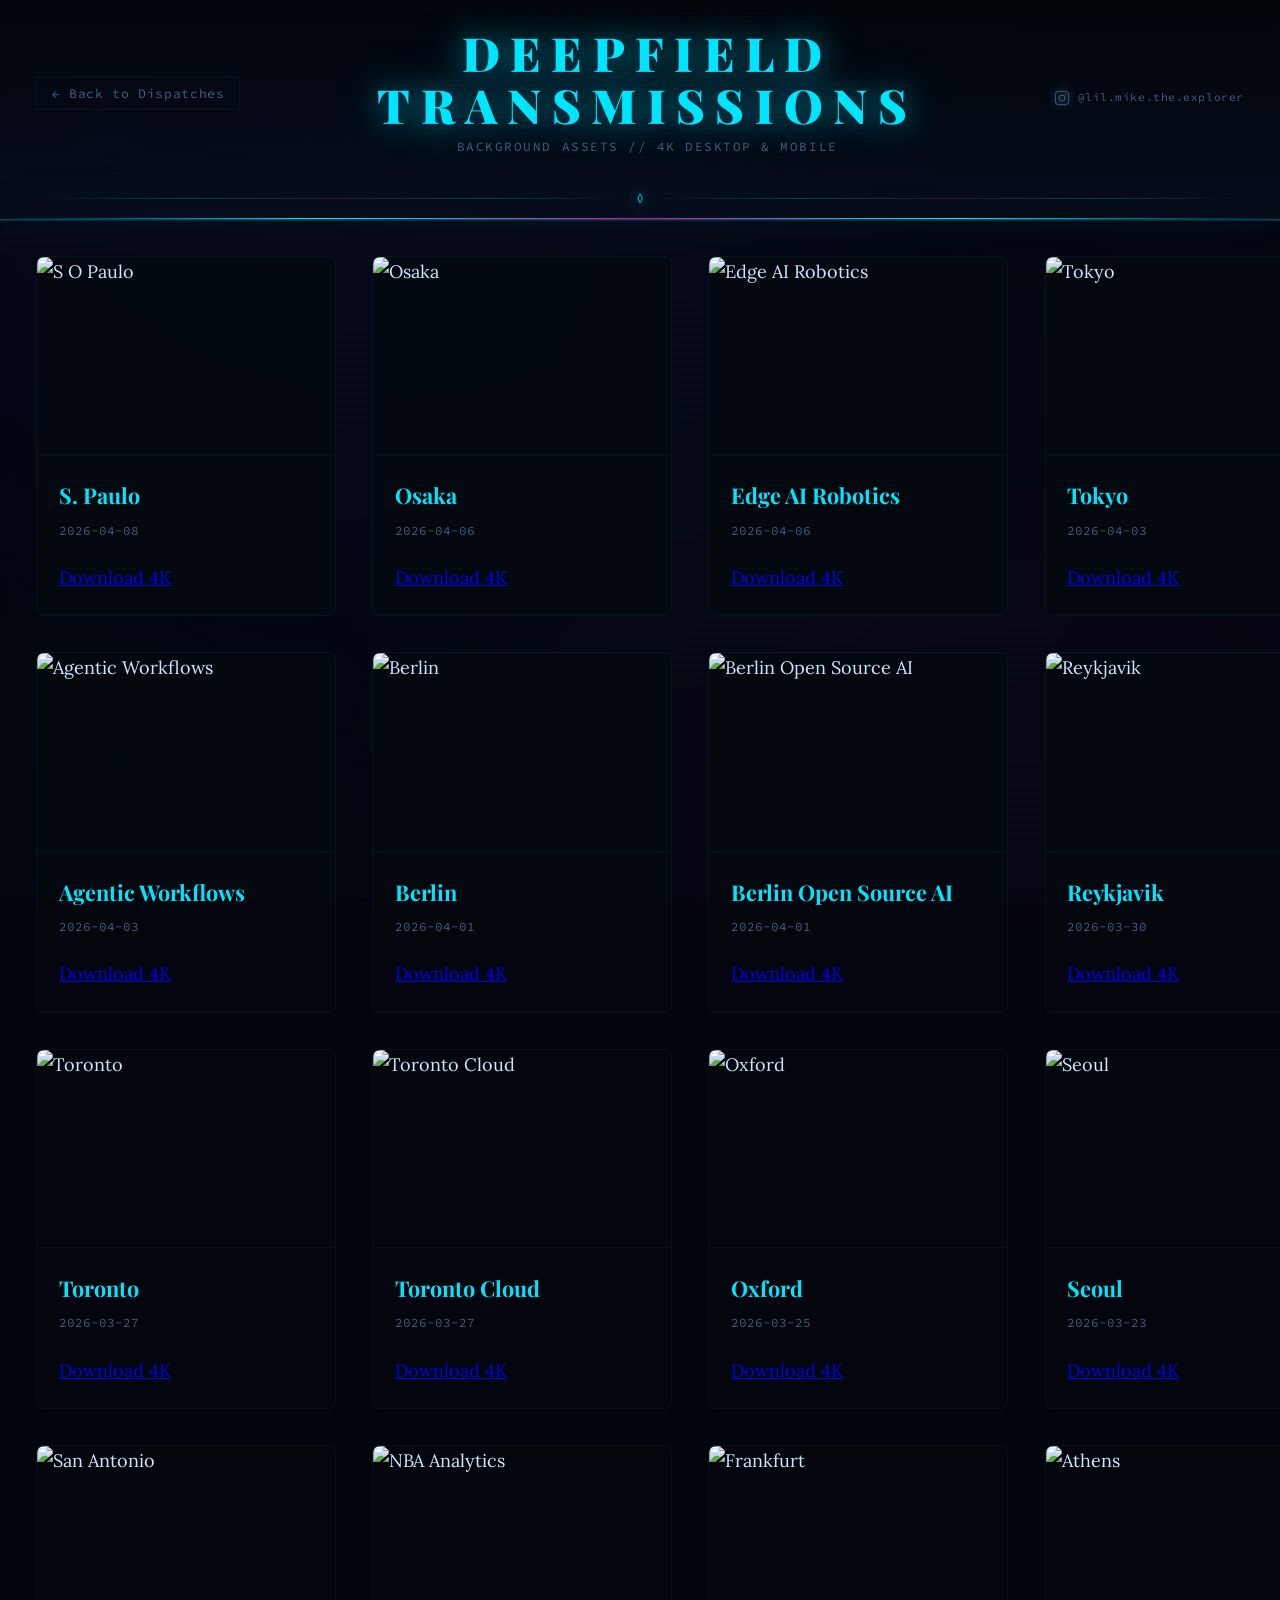
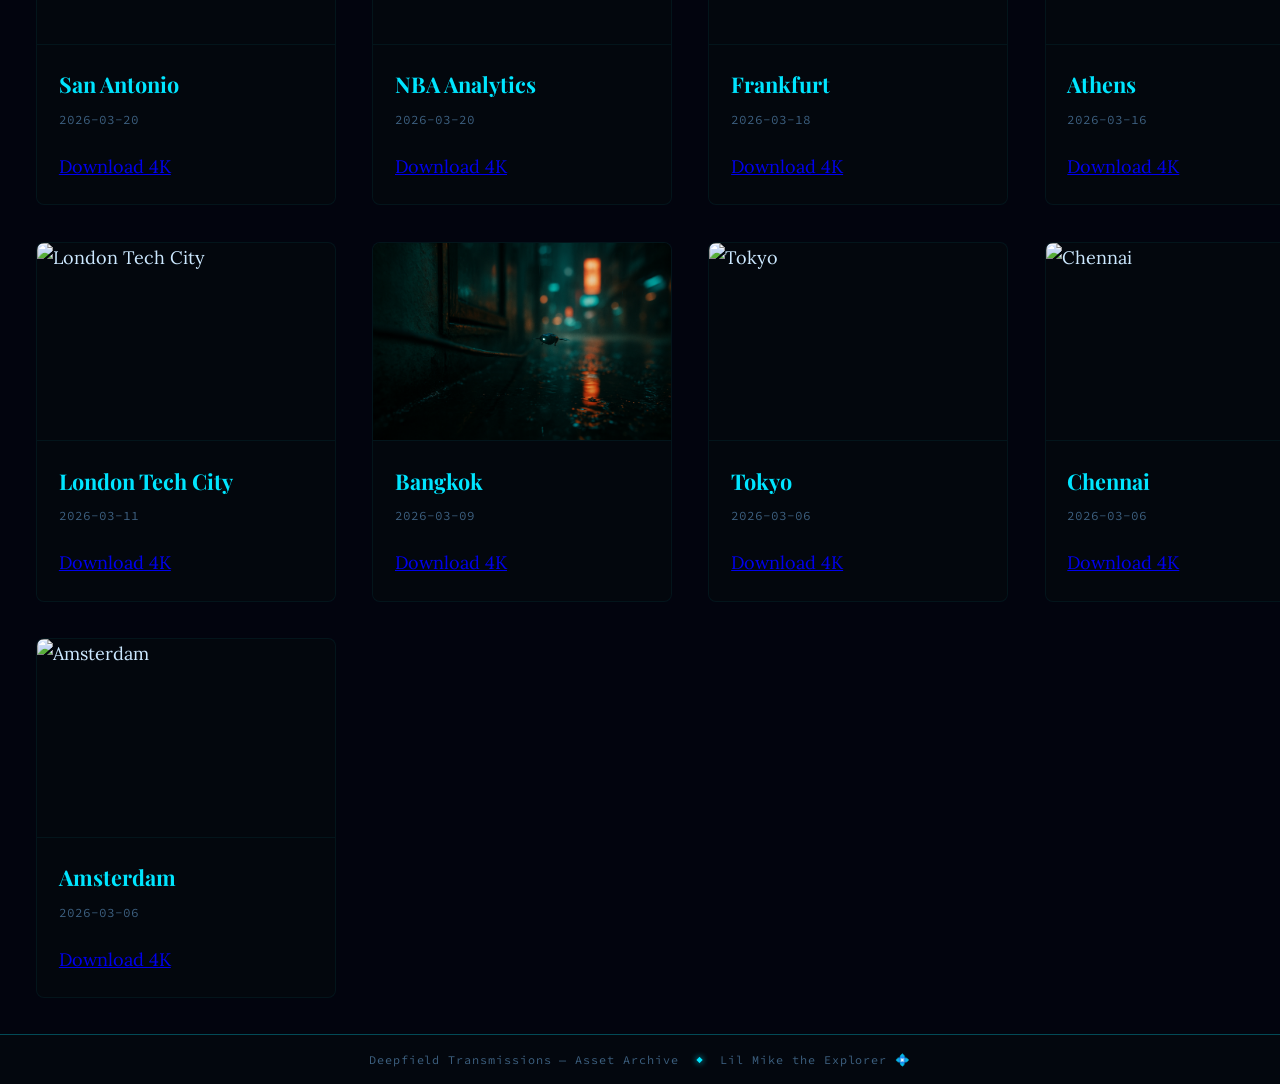
==== backgrounds.html @ 77408a9f "Enhance site with backgrounds landing page" ====
<!DOCTYPE html>
<html lang="en">
<head>
  <meta charset="UTF-8" />
  <meta name="viewport" content="width=device-width, initial-scale=1.0, maximum-scale=1.0, user-scalable=no" />
  <title>Backgrounds | Deepfield Transmissions</title>
  <link rel="preconnect" href="https://fonts.googleapis.com" />
  <link rel="preconnect" href="https://fonts.gstatic.com" crossorigin />
  <link href="https://fonts.googleapis.com/css2?family=Playfair+Display:ital,wght@0,400;0,700;0,900;1,400&family=Lora:ital,wght@0,400;0,600;1,400&family=Source+Code+Pro:wght@400;600&display=swap" rel="stylesheet" />
  <link rel="icon" href="favicon.ico" sizes="48x48" />
  <link rel="icon" href="favicon-32x32.png" type="image/png" sizes="32x32" />
  <link rel="apple-touch-icon" href="apple-touch-icon.png" />
  <link rel="stylesheet" href="styles.css" />
</head>
<body>

  <div class="bg-layer">
    <div class="bg-image loaded" style="background-image: url('backgrounds/2026-04-03-tokyo.png');"></div>
    <div class="bg-overlay"></div>
  </div>

  <div class="clutter-layer" aria-hidden="true">
    <div class="sonar-origin">
      <div class="sonar-ring sonar-ring-1"></div>
      <div class="sonar-ring sonar-ring-2"></div>
      <div class="sonar-ring sonar-ring-3"></div>
      <div class="sonar-dot"></div>
    </div>
    <div class="compass-rose">
      <div class="compass-ring"></div>
      <div class="compass-needle compass-needle-ns"></div>
      <div class="compass-needle compass-needle-ew"></div>
      <div class="compass-cardinal compass-N">N</div>
      <div class="compass-cardinal compass-S">S</div>
      <div class="compass-cardinal compass-E">E</div>
      <div class="compass-cardinal compass-W">W</div>
    </div>
    <div class="hud-tl">
      <div class="hud-line">SYS <span class="hud-val blink-slow">ONLINE</span></div>
      <div class="hud-line">AGENT <span class="hud-val">LIL-MIKE-v2</span></div>
      <div class="hud-line">MODE <span class="hud-val">ARCHIVE</span></div>
    </div>
  </div>

  <div class="app">
    <header class="site-header">
      <div class="header-inner">
        <div class="header-left">
           <a href="index.html" class="back-btn" style="text-decoration:none">&#8592; Back to Dispatches</a>
        </div>
        <div class="header-center">
          <h1 class="site-title" onclick="window.location.href='index.html'">DEEPFIELD TRANSMISSIONS</h1>
          <p class="site-subtitle">BACKGROUND ASSETS // 4K DESKTOP & MOBILE</p>
        </div>
        <div class="header-right">
          <a class="ig-link" href="https://instagram.com/lil.mike.the.explorer" target="_blank" rel="noopener">
            <svg class="ig-icon" viewBox="0 0 24 24" fill="none" xmlns="http://www.w3.org/2000/svg">
              <rect x="2" y="2" width="20" height="20" rx="5" ry="5" stroke="currentColor" stroke-width="1.5"/>
              <circle cx="12" cy="12" r="4.5" stroke="currentColor" stroke-width="1.5"/>
              <circle cx="17.5" cy="6.5" r="1" fill="currentColor"/>
            </svg>
            <span>@lil.mike.the.explorer</span>
          </a>
        </div>
      </div>
      <div class="header-divider">
        <span class="rope-line"></span>
        <span class="rope-knot">&#9674;</span>
        <span class="rope-line"></span>
      </div>
    </header>

    <main class="content-panel" style="backdrop-filter: blur(8px); background: rgba(3, 5, 15, 0.7);">
      <div class="background-grid">
        <!-- Generated Content Starts -->
        <div class="bg-card">
          <div class="bg-preview"><img src="backgrounds/2026-04-08-s-o-paulo.png" alt="S O Paulo" loading="lazy"></div>
          <div class="bg-info">
            <div class="bg-name">S. Paulo</div>
            <div class="bg-date">2026-04-08</div>
            <div class="bg-actions"><a href="backgrounds/2026-04-08-s-o-paulo.png" download class="download-btn">Download 4K</a></div>
          </div>
        </div>
        <div class="bg-card">
          <div class="bg-preview"><img src="backgrounds/2026-04-06-osaka.png" alt="Osaka" loading="lazy"></div>
          <div class="bg-info">
            <div class="bg-name">Osaka</div>
            <div class="bg-date">2026-04-06</div>
            <div class="bg-actions"><a href="backgrounds/2026-04-06-osaka.png" download class="download-btn">Download 4K</a></div>
          </div>
        </div>
        <div class="bg-card">
          <div class="bg-preview"><img src="backgrounds/2026-04-06-edge-ai-robotics.png" alt="Edge AI Robotics" loading="lazy"></div>
          <div class="bg-info">
            <div class="bg-name">Edge AI Robotics</div>
            <div class="bg-date">2026-04-06</div>
            <div class="bg-actions"><a href="backgrounds/2026-04-06-edge-ai-robotics.png" download class="download-btn">Download 4K</a></div>
          </div>
        </div>
        <div class="bg-card">
          <div class="bg-preview"><img src="backgrounds/2026-04-03-tokyo.png" alt="Tokyo" loading="lazy"></div>
          <div class="bg-info">
            <div class="bg-name">Tokyo</div>
            <div class="bg-date">2026-04-03</div>
            <div class="bg-actions"><a href="backgrounds/2026-04-03-tokyo.png" download class="download-btn">Download 4K</a></div>
          </div>
        </div>
        <div class="bg-card">
          <div class="bg-preview"><img src="backgrounds/2026-04-03-agentic-workflows.png" alt="Agentic Workflows" loading="lazy"></div>
          <div class="bg-info">
            <div class="bg-name">Agentic Workflows</div>
            <div class="bg-date">2026-04-03</div>
            <div class="bg-actions"><a href="backgrounds/2026-04-03-agentic-workflows.png" download class="download-btn">Download 4K</a></div>
          </div>
        </div>
        <div class="bg-card">
          <div class="bg-preview"><img src="backgrounds/2026-04-01-berlin.png" alt="Berlin" loading="lazy"></div>
          <div class="bg-info">
            <div class="bg-name">Berlin</div>
            <div class="bg-date">2026-04-01</div>
            <div class="bg-actions"><a href="backgrounds/2026-04-01-berlin.png" download class="download-btn">Download 4K</a></div>
          </div>
        </div>
        <div class="bg-card">
          <div class="bg-preview"><img src="backgrounds/2026-04-01-berlin-open-source-ai.png" alt="Berlin Open Source AI" loading="lazy"></div>
          <div class="bg-info">
            <div class="bg-name">Berlin Open Source AI</div>
            <div class="bg-date">2026-04-01</div>
            <div class="bg-actions"><a href="backgrounds/2026-04-01-berlin-open-source-ai.png" download class="download-btn">Download 4K</a></div>
          </div>
        </div>
        <div class="bg-card">
          <div class="bg-preview"><img src="backgrounds/2026-03-30-reykjavik.png" alt="Reykjavik" loading="lazy"></div>
          <div class="bg-info">
            <div class="bg-name">Reykjavik</div>
            <div class="bg-date">2026-03-30</div>
            <div class="bg-actions"><a href="backgrounds/2026-03-30-reykjavik.png" download class="download-btn">Download 4K</a></div>
          </div>
        </div>
        <div class="bg-card">
          <div class="bg-preview"><img src="backgrounds/2026-03-27-toronto.png" alt="Toronto" loading="lazy"></div>
          <div class="bg-info">
            <div class="bg-name">Toronto</div>
            <div class="bg-date">2026-03-27</div>
            <div class="bg-actions"><a href="backgrounds/2026-03-27-toronto.png" download class="download-btn">Download 4K</a></div>
          </div>
        </div>
        <div class="bg-card">
          <div class="bg-preview"><img src="backgrounds/2026-03-27-toronto-cloud.png" alt="Toronto Cloud" loading="lazy"></div>
          <div class="bg-info">
            <div class="bg-name">Toronto Cloud</div>
            <div class="bg-date">2026-03-27</div>
            <div class="bg-actions"><a href="backgrounds/2026-03-27-toronto-cloud.png" download class="download-btn">Download 4K</a></div>
          </div>
        </div>
        <div class="bg-card">
          <div class="bg-preview"><img src="backgrounds/2026-03-25-oxford.png" alt="Oxford" loading="lazy"></div>
          <div class="bg-info">
            <div class="bg-name">Oxford</div>
            <div class="bg-date">2026-03-25</div>
            <div class="bg-actions"><a href="backgrounds/2026-03-25-oxford.png" download class="download-btn">Download 4K</a></div>
          </div>
        </div>
        <div class="bg-card">
          <div class="bg-preview"><img src="backgrounds/2026-03-23-seoul.png" alt="Seoul" loading="lazy"></div>
          <div class="bg-info">
            <div class="bg-name">Seoul</div>
            <div class="bg-date">2026-03-23</div>
            <div class="bg-actions"><a href="backgrounds/2026-03-23-seoul.png" download class="download-btn">Download 4K</a></div>
          </div>
        </div>
        <div class="bg-card">
          <div class="bg-preview"><img src="backgrounds/2026-03-20-san-antonio.png" alt="San Antonio" loading="lazy"></div>
          <div class="bg-info">
            <div class="bg-name">San Antonio</div>
            <div class="bg-date">2026-03-20</div>
            <div class="bg-actions"><a href="backgrounds/2026-03-20-san-antonio.png" download class="download-btn">Download 4K</a></div>
          </div>
        </div>
        <div class="bg-card">
          <div class="bg-preview"><img src="backgrounds/2026-03-20-nba-analytics.png" alt="NBA Analytics" loading="lazy"></div>
          <div class="bg-info">
            <div class="bg-name">NBA Analytics</div>
            <div class="bg-date">2026-03-20</div>
            <div class="bg-actions"><a href="backgrounds/2026-03-20-nba-analytics.png" download class="download-btn">Download 4K</a></div>
          </div>
        </div>
        <div class="bg-card">
          <div class="bg-preview"><img src="backgrounds/2026-03-18-frankfurt.png" alt="Frankfurt" loading="lazy"></div>
          <div class="bg-info">
            <div class="bg-name">Frankfurt</div>
            <div class="bg-date">2026-03-18</div>
            <div class="bg-actions"><a href="backgrounds/2026-03-18-frankfurt.png" download class="download-btn">Download 4K</a></div>
          </div>
        </div>
        <div class="bg-card">
          <div class="bg-preview"><img src="backgrounds/2026-03-16-athens.png" alt="Athens" loading="lazy"></div>
          <div class="bg-info">
            <div class="bg-name">Athens</div>
            <div class="bg-date">2026-03-16</div>
            <div class="bg-actions"><a href="backgrounds/2026-03-16-athens.png" download class="download-btn">Download 4K</a></div>
          </div>
        </div>
        <div class="bg-card">
          <div class="bg-preview"><img src="backgrounds/2026-03-11-london-tech-city.png" alt="London Tech City" loading="lazy"></div>
          <div class="bg-info">
            <div class="bg-name">London Tech City</div>
            <div class="bg-date">2026-03-11</div>
            <div class="bg-actions"><a href="backgrounds/2026-03-11-london-tech-city.png" download class="download-btn">Download 4K</a></div>
          </div>
        </div>
        <div class="bg-card">
          <div class="bg-preview"><img src="backgrounds/2026-03-09-bangkok.png" alt="Bangkok" loading="lazy"></div>
          <div class="bg-info">
            <div class="bg-name">Bangkok</div>
            <div class="bg-date">2026-03-09</div>
            <div class="bg-actions"><a href="backgrounds/2026-03-09-bangkok.png" download class="download-btn">Download 4K</a></div>
          </div>
        </div>
        <div class="bg-card">
          <div class="bg-preview"><img src="backgrounds/2026-03-06-tokyo.png" alt="Tokyo" loading="lazy"></div>
          <div class="bg-info">
            <div class="bg-name">Tokyo</div>
            <div class="bg-date">2026-03-06</div>
            <div class="bg-actions"><a href="backgrounds/2026-03-06-tokyo.png" download class="download-btn">Download 4K</a></div>
          </div>
        </div>
        <div class="bg-card">
          <div class="bg-preview"><img src="backgrounds/2026-03-06-chennai.png" alt="Chennai" loading="lazy"></div>
          <div class="bg-info">
            <div class="bg-name">Chennai</div>
            <div class="bg-date">2026-03-06</div>
            <div class="bg-actions"><a href="backgrounds/2026-03-06-chennai.png" download class="download-btn">Download 4K</a></div>
          </div>
        </div>
        <div class="bg-card">
          <div class="bg-preview"><img src="backgrounds/2026-03-06-amsterdam.png" alt="Amsterdam" loading="lazy"></div>
          <div class="bg-info">
            <div class="bg-name">Amsterdam</div>
            <div class="bg-date">2026-03-06</div>
            <div class="bg-actions"><a href="backgrounds/2026-03-06-amsterdam.png" download class="download-btn">Download 4K</a></div>
          </div>
        </div>
        <!-- Generated Content Ends -->
      </div>
    </main>

    <footer class="site-footer">
      <span>Deepfield Transmissions &mdash; Asset Archive</span>
      <span class="footer-sep">&#9670;</span>
      <span>Lil Mike the Explorer 💠</span>
    </footer>
  </div>

</body>
</html>
---- styles.css ----
/* ============================================
   DEEPFIELD TRANSMISSIONS — Cyberpunk Research Dashboard
   ============================================ */

:root {
  --bg-deep: #03050f;
  --bg-panel: rgba(6, 12, 26, 0.88);
  --bg-sidebar: rgba(4, 8, 15, 0.92);
  --bg-entry: #08101f;
  --bg-highlight: rgba(10, 22, 40, 0.95);
  --cyan: #00e5ff;
  --cyan-dim: rgba(0, 229, 255, 0.25);
  --cyan-glow: rgba(0, 229, 255, 0.08);
  --magenta: #ff0099;
  --magenta-dim: rgba(255, 0, 153, 0.25);
  --purple: #7b2fff;
  --neon-green: #39ff14;
  --gold: #c9a84c;
  --text-primary: #cce8ff;
  --text-muted: #3d6080;
  --text-faint: #1a3040;
  --text-bright: #e8f8ff;
  --border-cyan: rgba(0, 229, 255, 0.3);
  --border-dark: rgba(0, 229, 255, 0.06);
  --font-display: 'Playfair Display', Georgia, serif;
  --font-body: 'Lora', Georgia, serif;
  --font-mono: 'Source Code Pro', 'Courier New', monospace;
}

* { box-sizing: border-box; margin: 0; padding: 0; }

html { font-size: 113%; overflow-x: hidden; }

/* ---- SCANLINES ---- */
body::before {
  content: '';
  position: fixed;
  inset: 0;
  background: repeating-linear-gradient(
    0deg,
    transparent,
    transparent 2px,
    rgba(0, 229, 255, 0.015) 2px,
    rgba(0, 229, 255, 0.015) 4px
  );
  pointer-events: none;
  z-index: 1000;
}

body {
  background-color: var(--bg-deep);
  color: var(--text-primary);
  font-family: var(--font-body);
  font-size: 1rem;
  line-height: 1.7;
  min-height: 100vh;
  overflow-x: hidden;
}

/* ========================================
   BACKGROUND SYSTEM
   ======================================== */
.bg-layer {
  position: fixed;
  inset: 0;
  z-index: 0;
}

.bg-image {
  position: absolute;
  inset: 0;
  background-size: cover;
  background-position: center;
  filter: brightness(0.22) saturate(1.8) hue-rotate(10deg);
  transition: background-image 1.5s ease, opacity 1.5s ease;
  opacity: 0;
}

.bg-image.loaded {
  opacity: 1;
}

.bg-overlay {
  position: absolute;
  inset: 0;
  background:
    radial-gradient(ellipse at 20% 10%, rgba(123,47,255,0.15) 0%, transparent 50%),
    radial-gradient(ellipse at 80% 90%, rgba(255,0,153,0.1) 0%, transparent 50%),
    radial-gradient(ellipse at 50% 50%, rgba(0,229,255,0.05) 0%, transparent 70%),
    repeating-linear-gradient(0deg, transparent, transparent 60px, rgba(0,229,255,0.02) 60px, rgba(0,229,255,0.02) 61px),
    repeating-linear-gradient(90deg, transparent, transparent 60px, rgba(0,229,255,0.012) 60px, rgba(0,229,255,0.012) 61px);
}

/* ========================================
   ATMOSPHERIC CLUTTER LAYER
   ======================================== */
.clutter-layer {
  position: fixed;
  inset: 0;
  z-index: 1;
  pointer-events: none;
  overflow: hidden;
}

/* ---- SONAR ---- */
.sonar-origin {
  position: absolute;
  bottom: 80px;
  left: 60px;
  width: 120px;
  height: 120px;
}

.sonar-dot {
  position: absolute;
  top: 50%; left: 50%;
  transform: translate(-50%, -50%);
  width: 6px; height: 6px;
  border-radius: 50%;
  background: var(--cyan);
  box-shadow: 0 0 8px var(--cyan), 0 0 16px var(--cyan);
}

.sonar-ring {
  position: absolute;
  top: 50%; left: 50%;
  transform: translate(-50%, -50%) scale(0);
  border-radius: 50%;
  border: 1px solid var(--cyan);
  opacity: 0;
}

.sonar-ring-1 { width: 80px; height: 80px; animation: sonar-pulse 4s ease-out infinite 0s; }
.sonar-ring-2 { width: 80px; height: 80px; animation: sonar-pulse 4s ease-out infinite 1.3s; }
.sonar-ring-3 { width: 80px; height: 80px; animation: sonar-pulse 4s ease-out infinite 2.6s; }

@keyframes sonar-pulse {
  0%   { transform: translate(-50%, -50%) scale(0.1); opacity: 0.8; }
  100% { transform: translate(-50%, -50%) scale(4); opacity: 0; }
}

/* ---- COMPASS ROSE ---- */
.compass-rose {
  position: absolute;
  top: 90px;
  right: 60px;
  width: 80px;
  height: 80px;
  opacity: 0.18;
  animation: compass-rotate 40s linear infinite;
}

@keyframes compass-rotate {
  from { transform: rotate(0deg); }
  to   { transform: rotate(360deg); }
}

.compass-ring {
  position: absolute;
  inset: 0;
  border-radius: 50%;
  border: 1px solid var(--cyan);
}

.compass-needle {
  position: absolute;
  top: 50%; left: 50%;
  background: var(--cyan);
}

.compass-needle-ns {
  width: 1px; height: 70%;
  transform: translate(-50%, -50%);
}

.compass-needle-ew {
  width: 70%; height: 1px;
  transform: translate(-50%, -50%);
}

.compass-cardinal {
  position: absolute;
  font-family: var(--font-mono);
  font-size: 0.55rem;
  color: var(--cyan);
  letter-spacing: 0.1em;
}

.compass-N { top: 2px; left: 50%; transform: translateX(-50%); }
.compass-S { bottom: 2px; left: 50%; transform: translateX(-50%); }
.compass-E { right: 4px; top: 50%; transform: translateY(-50%); }
.compass-W { left: 4px; top: 50%; transform: translateY(-50%); }

/* ---- HUD READOUTS ---- */
.hud-tl {
  position: absolute;
  top: 90px;
  left: 20px;
  opacity: 0.22;
}

.hud-br {
  position: absolute;
  bottom: 60px;
  right: 20px;
  text-align: right;
  opacity: 0.22;
}

.hud-line {
  font-family: var(--font-mono);
  font-size: 0.6rem;
  color: var(--text-muted);
  letter-spacing: 0.1em;
  text-transform: uppercase;
  line-height: 1.8;
}

.hud-val {
  color: var(--cyan);
  margin-left: 0.5rem;
}

/* ---- GHOST COORDINATES ---- */
.ghost-coord {
  position: absolute;
  font-family: var(--font-mono);
  font-size: 0.58rem;
  color: rgba(0, 229, 255, 0.08);
  letter-spacing: 0.1em;
  white-space: nowrap;
}

.ghost-coord-1 { top: 35%; left: 5%; transform: rotate(-15deg); }
.ghost-coord-2 { top: 55%; right: 8%; transform: rotate(8deg); }
.ghost-coord-3 { top: 15%; left: 30%; transform: rotate(3deg); }
.ghost-coord-4 { bottom: 25%; left: 15%; transform: rotate(-5deg); }
.ghost-coord-5 { top: 70%; right: 20%; transform: rotate(12deg); }

/* ---- CIRCUIT SVG ---- */
.circuit-svg {
  position: absolute;
  inset: 0;
  width: 100%;
  height: 100%;
}

/* ---- ANIMATIONS ---- */
@keyframes blink {
  0%, 100% { opacity: 1; }
  50% { opacity: 0; }
}

@keyframes blink-slow {
  0%, 100% { opacity: 1; }
  50% { opacity: 0.3; }
}

@keyframes glitch {
  0%, 100% { clip-path: none; transform: none; }
  92% { clip-path: none; transform: none; }
  93% { clip-path: polygon(0 20%, 100% 20%, 100% 25%, 0 25%); transform: translate(-4px, 0); color: var(--magenta); }
  94% { clip-path: polygon(0 60%, 100% 60%, 100% 65%, 0 65%); transform: translate(4px, 0); color: var(--cyan); }
  95% { clip-path: none; transform: none; }
  96% { clip-path: polygon(0 40%, 100% 40%, 100% 42%, 0 42%); transform: translate(-2px, 0); }
  97% { clip-path: none; transform: none; }
}

@keyframes float {
  0%, 100% { transform: translateY(0) rotate(-2deg); filter: drop-shadow(0 0 20px rgba(0,229,255,0.7)); }
  50% { transform: translateY(-12px) rotate(2deg); filter: drop-shadow(0 0 35px rgba(255,0,153,0.7)); }
}

.blink-slow { animation: blink-slow 2.5s step-end infinite; }

/* ========================================
   APP LAYER (above clutter)
   ======================================== */
.app {
  position: relative;
  z-index: 2;
  display: flex;
  flex-direction: column;
  min-height: 100vh;
}

/* ---- HEADER ---- */
.site-header {
  background: linear-gradient(180deg, rgba(2,4,8,0.97) 0%, var(--bg-panel) 100%);
  backdrop-filter: blur(12px);
  border-bottom: 1px solid var(--border-cyan);
  box-shadow: 0 0 40px rgba(0,229,255,0.1), 0 1px 0 var(--cyan);
  padding: 1.5rem 2rem 0;
  flex-shrink: 0;
  position: relative;
}

.site-header::after {
  content: '';
  position: absolute;
  bottom: 0; left: 0; right: 0;
  height: 1px;
  background: linear-gradient(90deg, transparent, var(--cyan), var(--magenta), var(--cyan), transparent);
}

.header-inner {
  display: flex;
  align-items: center;
  justify-content: space-between;
  max-width: 1400px;
  margin: 0 auto;
  padding-bottom: 1.2rem;
}

.compass-header {
  font-size: 2.5rem;
  color: var(--cyan);
  opacity: 0.8;
  filter: drop-shadow(0 0 12px var(--cyan));
  animation: float 6s ease-in-out infinite;
}

.header-center { text-align: center; flex: 1; }

.site-title {
  font-family: var(--font-display);
  font-size: 2.6rem;
  font-weight: 900;
  letter-spacing: 0.22em;
  color: var(--cyan);
  text-shadow: 0 0 30px rgba(0,229,255,0.6), 0 0 60px rgba(0,229,255,0.3);
  line-height: 1.1;
  margin-bottom: 0.3rem;
  animation: glitch 9s infinite;
}

.site-title {
  cursor: pointer;
  transition: text-shadow 0.2s ease;
}
.site-title:hover {
  text-shadow: 0 0 40px rgba(0,229,255,0.9), 0 0 80px rgba(0,229,255,0.4);
}

.site-subtitle {
  font-family: var(--font-mono);
  font-size: 0.7rem;
  color: var(--text-muted);
  letter-spacing: 0.12em;
  text-transform: uppercase;
  min-height: 1.2em;
}

.cursor-blink {
  color: var(--cyan);
  animation: blink 1.1s step-end infinite;
  font-size: 0.6rem;
  margin-left: 1px;
}

/* ---- FLYING NANOBOT EASTER EGG ---- */
.flying-nanobot {
  position: fixed;
  width: 36px;
  height: 36px;
  pointer-events: none;
  z-index: 9999;
  filter: drop-shadow(0 0 10px rgba(0,229,255,0.6));
  opacity: 0.8;
}

.nanobot-sprite {
  width: 100%;
  height: 100%;
  border-radius: 50%;
  border: 1.5px solid var(--cyan);
  object-fit: cover;
  animation: nanobot-flight 45s infinite;
}

@keyframes nanobot-flight {
  0% { transform: translate(5%, 10%) scale(1); }
  15% { transform: translate(92%, 15%) scale(0.9); }
  30% { transform: translate(85%, 75%) scale(1.1); }
  45% { transform: translate(10%, 60%) scale(0.95); }
  60% { transform: translate(70%, 5%) scale(1); }
  75% { transform: translate(20%, 85%) scale(1.05); }
  90% { transform: translate(95%, 50%) scale(0.9); }
  100% { transform: translate(5%, 10%) scale(1); }
}

@media (max-width: 768px) {
  .flying-nanobot {
    width: 27px;
    height: 27px;
    filter: drop-shadow(0 0 8px rgba(0,229,255,0.4));
  }
}

/* ---- DISPATCH SIGN-OFF ---- */
.dispatch-signoff {
  width: 100%;
  margin: 3.5rem auto 0;
  padding-top: 0;
}

.signoff-divider {
  display: flex;
  align-items: center;
  gap: 0.5rem;
  max-width: 36rem;
  margin: 0 auto 1.25rem;
}

.signoff-divider .rope-line {
  flex: 1;
  height: 1px;
  background: linear-gradient(90deg, transparent, var(--cyan-dim), rgba(255,0,153,0.2), var(--cyan-dim), transparent);
}

.signoff-divider .rope-knot {
  color: var(--cyan);
  font-size: 0.7rem;
  filter: drop-shadow(0 0 6px var(--cyan));
}

.signoff-card {
  max-width: 36rem;
  margin: 0 auto;
  padding: 1.25rem 1.4rem;
  border: 1px solid var(--border-cyan);
  background: linear-gradient(135deg, rgba(4, 8, 15, 0.9) 0%, rgba(8, 16, 31, 0.94) 100%);
  box-shadow: 0 18px 40px rgba(0, 0, 0, 0.28), inset 0 1px 0 rgba(232, 248, 255, 0.04);
  position: relative;
  overflow: hidden;
}

.signoff-card::before {
  content: '';
  position: absolute;
  inset: 0 auto auto 0;
  width: 100%;
  height: 1px;
  background: linear-gradient(90deg, transparent, var(--cyan), rgba(255, 0, 153, 0.35), transparent);
  opacity: 0.7;
}

.signoff-body {
  display: grid;
  grid-template-columns: auto minmax(0, 1fr);
  align-items: center;
  gap: 1.25rem;
}

.signoff-portrait-frame {
  width: 96px;
  height: 96px;
  padding: 0.3rem;
  border-radius: 50%;
  background: linear-gradient(135deg, rgba(0, 229, 255, 0.85), rgba(123, 47, 255, 0.45));
  box-shadow: 0 0 0 1px rgba(0, 229, 255, 0.2), 0 0 24px rgba(0, 229, 255, 0.18);
  flex-shrink: 0;
}

.signoff-portrait {
  display: block;
  width: 100%;
  height: 100%;
  border-radius: 50%;
  object-fit: cover;
  border: 1px solid rgba(3, 5, 15, 0.85);
  box-shadow: none;
}

.signoff-text {
  min-width: 0;
  display: flex;
  flex-direction: column;
  align-items: flex-start;
  justify-content: center;
  gap: 0.4rem;
}

.signoff-label,
.signoff-name,
.signoff-detail,
.signoff-back {
  writing-mode: horizontal-tb;
  text-orientation: mixed;
}

.signoff-label {
  font-family: var(--font-mono);
  font-size: 0.58rem;
  color: var(--cyan);
  letter-spacing: 0.18em;
  text-transform: uppercase;
  opacity: 0.85;
}

.signoff-name {
  font-family: var(--font-display);
  font-size: 1.28rem;
  font-weight: 700;
  color: var(--text-bright);
  line-height: 1.15;
  white-space: normal;
  overflow: visible;
}

.signoff-mark {
  font-size: 0.82em;
  white-space: nowrap;
}

.signoff-detail {
  font-family: var(--font-mono);
  font-size: 0.68rem;
  color: var(--text-muted);
  letter-spacing: 0.08em;
  line-height: 1.55;
  max-width: 32ch;
}

.signoff-actions {
  margin-top: 0.35rem;
}

.signoff-back {
  display: inline-flex;
  align-items: center;
  justify-content: center;
  background: transparent;
  border: 1px solid var(--border-dark);
  color: var(--text-muted);
  font-family: var(--font-mono);
  font-size: 0.68rem;
  padding: 0.45rem 0.85rem;
  border-radius: 999px;
  cursor: pointer;
  letter-spacing: 0.07em;
  transition: all 0.2s ease;
}

.signoff-back:hover {
  border-color: var(--cyan);
  color: var(--cyan);
  box-shadow: 0 0 10px var(--cyan-dim);
}

.dispatch-count { text-align: right; min-width: 80px; }

.count-number {
  display: block;
  font-family: var(--font-mono);
  font-size: 2rem;
  font-weight: 600;
  color: var(--magenta);
  text-shadow: 0 0 20px rgba(255,0,153,0.6);
  line-height: 1;
}

.count-label {
  font-family: var(--font-mono);
  font-size: 0.62rem;
  color: var(--text-muted);
  text-transform: uppercase;
  letter-spacing: 0.1em;
}

.header-divider {
  display: flex;
  align-items: center;
  gap: 0.5rem;
  padding: 0.5rem 0;
  max-width: 1400px;
  margin: 0 auto;
}

.rope-line {
  flex: 1;
  height: 1px;
  background: linear-gradient(90deg, transparent, var(--cyan-dim), rgba(255,0,153,0.2), var(--cyan-dim), transparent);
}

.rope-knot {
  color: var(--cyan);
  font-size: 0.7rem;
  filter: drop-shadow(0 0 6px var(--cyan));
}

/* ---- MAIN LAYOUT ---- */
.main-layout {
  display: flex;
  flex: 1;
  overflow: hidden;
  max-width: 1400px;
  width: 100%;
  margin: 0 auto;
}

/* ---- SIDEBAR ---- */
.sidebar {
  width: 300px;
  min-width: 300px;
  background: var(--bg-sidebar);
  backdrop-filter: blur(16px);
  border-right: 1px solid var(--border-cyan);
  display: flex;
  flex-direction: column;
  overflow: hidden;
}

.sidebar-header {
  padding: 1rem 1.2rem;
  border-bottom: 1px solid var(--border-dark);
  background: rgba(0,229,255,0.04);
}

.sidebar-label {
  font-family: var(--font-mono);
  font-size: 0.65rem;
  color: var(--cyan);
  letter-spacing: 0.2em;
  text-transform: uppercase;
  text-shadow: 0 0 10px rgba(0,229,255,0.5);
}

.entry-list { flex: 1; overflow-y: auto; padding: 0.5rem 0; }
.entry-list::-webkit-scrollbar { width: 3px; }
.entry-list::-webkit-scrollbar-track { background: transparent; }
.entry-list::-webkit-scrollbar-thumb { background: var(--cyan-dim); border-radius: 2px; }

.loading-state, .empty-state {
  padding: 2rem 1.2rem;
  color: var(--text-muted);
  font-family: var(--font-mono);
  font-size: 0.8rem;
  text-align: center;
  line-height: 1.7;
}

.entry-item {
  padding: 0.9rem 1.2rem;
  border-bottom: 1px solid rgba(0,229,255,0.05);
  cursor: pointer;
  transition: all 0.2s ease;
  position: relative;
}

.entry-item::before {
  content: '';
  position: absolute;
  left: 0; top: 0; bottom: 0;
  width: 0;
  background: linear-gradient(180deg, var(--cyan), var(--magenta));
  transition: width 0.2s ease;
}

.entry-item:hover { background: rgba(0,229,255,0.04); }
.entry-item:hover::before { width: 2px; }

.entry-item.active { background: rgba(0,229,255,0.07); }
.entry-item.active::before { width: 3px; box-shadow: 0 0 8px var(--cyan); }

.entry-item-date {
  font-family: var(--font-mono);
  font-size: 0.6rem;
  color: var(--magenta);
  letter-spacing: 0.1em;
  text-transform: uppercase;
  margin-bottom: 0.2rem;
  text-shadow: 0 0 8px rgba(255,0,153,0.4);
}

.entry-item-location {
  font-family: var(--font-mono);
  font-size: 0.58rem;
  color: var(--cyan);
  letter-spacing: 0.08em;
  margin-bottom: 0.3rem;
  opacity: 0.7;
}

.entry-item-title {
  font-family: var(--font-display);
  font-size: 0.9rem;
  font-weight: 600;
  color: var(--text-bright);
  line-height: 1.3;
  margin-bottom: 0.3rem;
  display: -webkit-box;
  -webkit-line-clamp: 2;
  -webkit-box-orient: vertical;
  overflow: hidden;
}

.entry-item-summary {
  font-family: var(--font-mono);
  font-size: 0.7rem;
  color: var(--text-muted);
  line-height: 1.4;
  display: -webkit-box;
  -webkit-line-clamp: 2;
  -webkit-box-orient: vertical;
  overflow: hidden;
}

/* ---- CONTENT PANEL ---- */
.content-panel {
  flex: 1;
  overflow-y: auto;
  padding: 0;
  background: var(--bg-panel);
  backdrop-filter: blur(16px);
  display: flex;
  flex-direction: column;
}

.content-panel { scrollbar-width: thin; scrollbar-color: #00e5ff transparent; }
.content-panel::-webkit-scrollbar { width: 6px; }
.content-panel::-webkit-scrollbar-track { background: rgba(0,0,0,0.3); }
.content-panel::-webkit-scrollbar-thumb {
  background: var(--cyan);
  border-radius: 3px;
  box-shadow: 0 0 8px rgba(0,229,255,0.6);
}
.content-panel::-webkit-scrollbar-thumb:hover {
  background: var(--magenta);
  box-shadow: 0 0 12px rgba(255,0,153,0.7);
}

/* ---- LOCATION BANNER ---- */
.location-banner {
  display: flex;
  align-items: center;
  gap: 0.6rem;
  padding: 0.5rem 1.5rem;
  background: rgba(0, 229, 255, 0.05);
  border-bottom: 1px solid var(--border-cyan);
  flex-shrink: 0;
}

.location-icon { font-size: 0.9rem; flex-shrink: 0; }

.location-text {
  flex: 1;
  min-width: 0;
  display: flex;
  flex-direction: column;
  gap: 0.15rem;
}

.location-row1 {
  display: flex;
  align-items: baseline;
  gap: 0.5rem;
  flex-wrap: wrap;
}

.location-row2 {
  display: flex;
  align-items: center;
  justify-content: space-between;
  gap: 0.5rem;
}

.location-filing {
  font-family: var(--font-mono);
  font-size: 0.55rem;
  color: var(--text-muted);
  letter-spacing: 0.12em;
  text-transform: uppercase;
  white-space: nowrap;
  flex-shrink: 0;
}

.location-name {
  font-family: var(--font-display);
  font-size: 0.88rem;
  font-weight: 700;
  color: var(--cyan);
  text-shadow: 0 0 12px rgba(0,229,255,0.5);
}

.location-hotel {
  font-family: var(--font-mono);
  font-size: 0.6rem;
  color: var(--text-muted);
  opacity: 0.7;
  min-width: 0;
  overflow: hidden;
  text-overflow: ellipsis;
  white-space: nowrap;
}

.location-coords {
  font-family: var(--font-mono);
  font-size: 0.58rem;
  color: var(--neon-green);
  letter-spacing: 0.06em;
  text-shadow: 0 0 8px rgba(57,255,20,0.4);
  white-space: nowrap;
  flex-shrink: 0;
}

/* ---- WELCOME SPLASH ---- */
.welcome-splash {
  max-width: 620px;
  margin: 3rem auto;
  text-align: center;
  padding: 2rem;
}

.nanobot-portrait {
  width: 160px;
  height: 160px;
  margin: 0 auto 1.5rem;
  border-radius: 50%;
  overflow: hidden;
  border: 2px solid var(--cyan);
  box-shadow: 0 0 30px rgba(0,229,255,0.4), 0 0 60px rgba(123,47,255,0.2);
  animation: float 6s ease-in-out infinite;
}

.nanobot-portrait img {
  width: 100%;
  height: 100%;
  object-fit: cover;
  object-position: center;
}

.welcome-title {
  font-family: var(--font-display);
  font-size: 2rem;
  font-weight: 700;
  color: var(--cyan);
  margin-bottom: 1.2rem;
  text-shadow: 0 0 20px rgba(0,229,255,0.5);
}

.welcome-text {
  color: var(--text-primary);
  font-size: 1rem;
  margin-bottom: 1rem;
  line-height: 1.8;
}

.latest-btn {
  background: transparent;
  border: 1px solid var(--cyan);
  color: var(--cyan);
  font-family: var(--font-mono);
  font-size: 0.8rem;
  letter-spacing: 0.15em;
  padding: 0.8rem 1.8rem;
  cursor: pointer;
  transition: all 0.2s ease;
  text-transform: uppercase;
  box-shadow: 0 0 15px var(--cyan-dim), inset 0 0 15px rgba(0,229,255,0.04);
  margin-top: 1rem;
}

.latest-btn:hover {
  background: var(--cyan);
  color: var(--bg-deep);
  box-shadow: 0 0 30px var(--cyan-dim);
}

/* ---- RESEARCH ENTRY ---- */
.research-entry {
  max-width: 780px;
  margin: 0 auto;
  padding: 2rem 2.5rem;
  flex: 1;
}

.entry-header {
  display: flex;
  align-items: center;
  justify-content: space-between;
  margin-bottom: 2rem;
  padding-bottom: 1rem;
  border-bottom: 1px solid var(--border-cyan);
}

.entry-meta {
  display: flex;
  align-items: center;
  gap: 0.6rem;
  font-family: var(--font-mono);
  font-size: 0.72rem;
  color: var(--magenta);
  letter-spacing: 0.1em;
  text-transform: uppercase;
  text-shadow: 0 0 8px rgba(255,0,153,0.4);
}

.entry-divider { color: var(--text-faint); }
.entry-label { color: var(--text-muted); text-shadow: none; }

.back-btn {
  background: transparent;
  border: 1px solid var(--border-dark);
  color: var(--text-muted);
  font-family: var(--font-mono);
  font-size: 0.72rem;
  padding: 0.4rem 0.8rem;
  cursor: pointer;
  transition: all 0.2s ease;
  letter-spacing: 0.05em;
}

.back-btn:hover {
  border-color: var(--cyan);
  color: var(--cyan);
  box-shadow: 0 0 10px var(--cyan-dim);
}

/* ---- MARKDOWN CONTENT ---- */
.entry-body {
  overflow-wrap: break-word;
  word-break: break-word;
}

.entry-body h1 {
  font-family: var(--font-display);
  font-size: 1.25rem;
  font-weight: 900;
  color: var(--cyan);
  line-height: 1.3;
  margin-bottom: 0.5rem;
  text-shadow: 0 0 20px rgba(0,229,255,0.4);
}

.entry-body h2 {
  font-family: var(--font-display);
  font-size: 1.25rem;
  font-weight: 700;
  color: var(--text-bright);
  margin-top: 2.5rem;
  margin-bottom: 1rem;
  padding-bottom: 0.5rem;
  border-bottom: 1px solid var(--border-dark);
  position: relative;
}

.entry-body h2::after {
  content: '';
  position: absolute;
  bottom: -1px; left: 0;
  width: 60px; height: 1px;
  background: linear-gradient(90deg, var(--cyan), transparent);
  box-shadow: 0 0 8px var(--cyan);
}

.entry-body h2:first-of-type {
  background: linear-gradient(135deg, rgba(0,229,255,0.06) 0%, rgba(255,0,153,0.03) 100%);
  border: 1px solid var(--border-cyan);
  box-shadow: 0 0 20px rgba(0,229,255,0.05);
  padding: 1.2rem 1.5rem;
  margin-top: 2rem;
}

.entry-body hr {
  border: none;
  height: 1px;
  background: linear-gradient(90deg, transparent, var(--border-cyan), transparent);
  margin: 2rem 0;
}

.entry-body p { margin-bottom: 1rem; color: var(--text-primary); }
.entry-body strong { color: var(--text-bright); font-weight: 600; }
.entry-body em { color: var(--magenta); font-style: italic; }

.entry-body ul { list-style: none; padding: 0; margin-bottom: 1.2rem; }
.entry-body ul li { padding: 0.35rem 0 0.35rem 1.5rem; position: relative; color: var(--text-primary); }
.entry-body ul li::before {
  content: '◆';
  position: absolute;
  left: 0; top: 0.65rem;
  color: var(--cyan);
  font-size: 0.45rem;
  text-shadow: 0 0 6px var(--cyan);
}

.entry-body a { color: var(--cyan); text-decoration: none; border-bottom: 1px solid var(--border-cyan); transition: all 0.2s; }

.entry-body img {
  width: 100%;
  max-width: 100%;
  height: auto;
  border: 1px solid var(--border-cyan);
  box-shadow: 0 0 20px rgba(0,229,255,0.1);
  margin: 1rem 0 0.5rem;
  display: block;
}

.entry-body img + em {
  display: block;
  font-size: 0.78rem;
  color: var(--text-muted);
  font-style: italic;
  text-align: center;
  margin-bottom: 1.5rem;
  letter-spacing: 0.03em;
}
.entry-body a:hover { color: var(--text-bright); text-shadow: 0 0 10px rgba(0,229,255,0.4); }

.entry-body code {
  font-family: var(--font-mono);
  font-size: 0.85em;
  background: var(--bg-entry);
  border: 1px solid var(--border-dark);
  padding: 0.15em 0.4em;
  border-radius: 2px;
  color: var(--neon-green);
  text-shadow: 0 0 8px rgba(57,255,20,0.4);
}

.entry-body blockquote {
  border-left: 3px solid var(--magenta);
  box-shadow: 0 0 20px rgba(255,0,153,0.08);
  padding: 0.8rem 1.2rem;
  margin: 1.5rem 0;
  background: rgba(255,0,153,0.04);
  font-style: italic;
  color: var(--text-muted);
}

/* ---- FOOTER ---- */
.site-footer {
  background: var(--bg-sidebar);
  backdrop-filter: blur(16px);
  border-top: 1px solid var(--border-cyan);
  padding: 0.8rem 2rem;
  text-align: center;
  font-family: var(--font-mono);
  font-size: 0.65rem;
  color: var(--text-muted);
  letter-spacing: 0.08em;
  flex-shrink: 0;
}

.footer-sep { margin: 0 0.5rem; color: var(--cyan); text-shadow: 0 0 6px var(--cyan); }

/* ---- IG EMBEDS ---- */
.ig-embed-wrapper { margin: 1.5rem 0; }
.ig-embed-wrapper .instagram-media { margin: 0 auto !important; }

/* ---- MOBILE SIGN-OFF ---- */
@media (max-width: 600px) {
  .dispatch-signoff {
    margin-top: 2.75rem;
  }
  .signoff-divider {
    margin-bottom: 1rem;
  }
  .signoff-card {
    padding: 1rem;
  }
  .signoff-body {
    grid-template-columns: 1fr;
    justify-items: center;
    text-align: center;
    gap: 0.95rem;
  }
  .signoff-portrait-frame {
    width: 80px;
    height: 80px;
  }
  .signoff-text {
    align-items: center;
  }
  .signoff-label {
    letter-spacing: 0.14em;
  }
  .signoff-name {
    font-size: 1.08rem;
  }
  .signoff-detail {
    max-width: none;
  }
  .signoff-back {
    width: 100%;
    max-width: 18rem;
  }
}

@media (min-width: 1200px) {
  .signoff-divider,
  .signoff-card {
    max-width: 38rem;
  }
}

.footer-ig, .footer-link {
  color: var(--text-muted);
  text-decoration: none;
  transition: color 0.2s;
}
.footer-ig:hover, .footer-link:hover { color: var(--magenta); text-shadow: 0 0 8px rgba(255,0,153,0.5); }

.ig-link, .bg-link {
  display: flex;
  align-items: center;
  gap: 0.4rem;
  margin-top: 0.6rem;
  color: var(--text-muted);
  text-decoration: none;
  font-family: var(--font-mono);
  font-size: 0.62rem;
  letter-spacing: 0.05em;
  transition: all 0.2s ease;
  justify-content: flex-end;
}

.ig-link:hover, .bg-link:hover {
  color: var(--magenta);
  text-shadow: 0 0 10px rgba(255,0,153,0.5);
}

.bg-icon {
  font-size: 0.8rem;
  filter: drop-shadow(0 0 4px currentColor);
}

.ig-icon {
  width: 16px;
  height: 16px;
  flex-shrink: 0;
  color: inherit;
  filter: drop-shadow(0 0 4px currentColor);
}

/* ---- RESPONSIVE ---- */
@media (max-width: 768px) {
  .main-layout { flex-direction: column; }
  .sidebar { width: 100%; min-width: unset; max-height: 40vh; border-right: none; border-bottom: 1px solid var(--border-cyan); }
  .site-title { font-size: 1.7rem; letter-spacing: 0.12em; }
  .header-left, .header-right { display: none; }
  .hud-tl, .hud-br, .compass-rose, .ghost-coord { display: none; }
  .research-entry { padding: 1.5rem; }
}

/* Floating audio player */
.floating-audio-player {
  position: fixed;
  right: 20px;
  bottom: 20px;
  width: 260px;
  background: linear-gradient(180deg, rgba(4,8,15,0.95), rgba(6,12,26,0.98));
  border: 1px solid rgba(0,229,255,0.12);
  padding: 0.45rem;
  border-radius: 10px;
  z-index: 99999;
  box-shadow: 0 8px 30px rgba(0,0,0,0.6), 0 0 30px rgba(0,229,255,0.05);
  display: none;
  user-select: none;
}
.floating-audio-player .fp-header { display:flex; align-items:center; gap:0.5rem; }
.floating-audio-player .fp-icon { width:38px; height:38px; border-radius:50%; border:1px solid rgba(0,229,255,0.08); object-fit:cover }
.floating-audio-player .fp-title { font-family:var(--font-mono); color:var(--text-muted); font-size:0.82rem; flex:1 }
.floating-audio-player .fp-close { background:transparent; border:none; color:var(--text-muted); cursor:pointer }
.floating-audio-player .fp-controls { display:flex; align-items:center; gap:0.6rem; margin-top:0.45rem }
.floating-audio-player .fp-play { width:38px; height:38px; border-radius:8px; background:linear-gradient(180deg,var(--cyan),var(--magenta)); border:none; color:#031; font-weight:700; cursor:pointer }
.floating-audio-player .fp-progress { height:8px; background:rgba(255,255,255,0.03); flex:1; border-radius:6px; overflow:hidden; cursor:pointer }
.floating-audio-player .fp-progress-fill { width:0%; height:100%; background:linear-gradient(90deg,var(--cyan),var(--magenta)); }
.floating-audio-player .fp-time { font-family:var(--font-mono); font-size:0.75rem; color:var(--text-muted) }
.floating-audio-player.playing { box-shadow: 0 12px 40px rgba(0,229,255,0.08); }

/* ========================================
   BACKGROUNDS PAGE
   ======================================== */
.background-grid {
  display: grid;
  grid-template-columns: repeat(auto-fill, minmax(300px, 1fr));
  gap: 2rem;
  padding: 2rem;
  max-width: 1400px;
  margin: 0 auto;
}

.bg-card {
  background: var(--bg-sidebar);
  border: 1px solid var(--border-dark);
  border-radius: 8px;
  overflow: hidden;
  transition: all 0.3s ease;
  display: flex;
  flex-direction: column;
}

.bg-card:hover {
  border-color: var(--cyan);
  box-shadow: 0 0 20px var(--cyan-glow);
  transform: translateY(-5px);
}

.bg-preview {
  width: 100%;
  aspect-ratio: 3/2;
  overflow: hidden;
  border-bottom: 1px solid var(--border-dark);
}

.bg-preview img {
  width: 100%;
  height: 100%;
  object-fit: cover;
  transition: transform 0.5s ease;
}

.bg-card:hover .bg-preview img {
  transform: scale(1.05);
}

.bg-info {
  padding: 1.2rem;
  flex: 1;
  display: flex;
  flex-direction: column;
}

.bg-name {
  font-family: var(--font-display);
  font-size: 1.2rem;
  font-weight: 700;
  color: var(--cyan);
  margin-bottom: 0.3rem;
}

.bg-date {
  font-family: var(--font-mono);
  font-size: 0.7rem;
  color: var(--text-muted);
  text-transform: uppercase;
  margin-bottom: 1.2rem;
}

.bg-actions {
  margin-top: auto;
}

.btn-group {
  display: flex;
  gap: 0.5rem;
}

.download-btn {
  flex: 1;
}

.download-btn.mobile {
  border-color: var(--magenta);
  color: var(--magenta);
}

.download-btn.mobile:hover {
  background: var(--magenta);
  color: var(--bg-deep);
}

.download-btn:hover {
  background: var(--cyan);
  color: var(--bg-deep);
}

@media (max-width: 768px) {
  .background-grid {
    grid-template-columns: 1fr;
    padding: 1rem;
  }
}
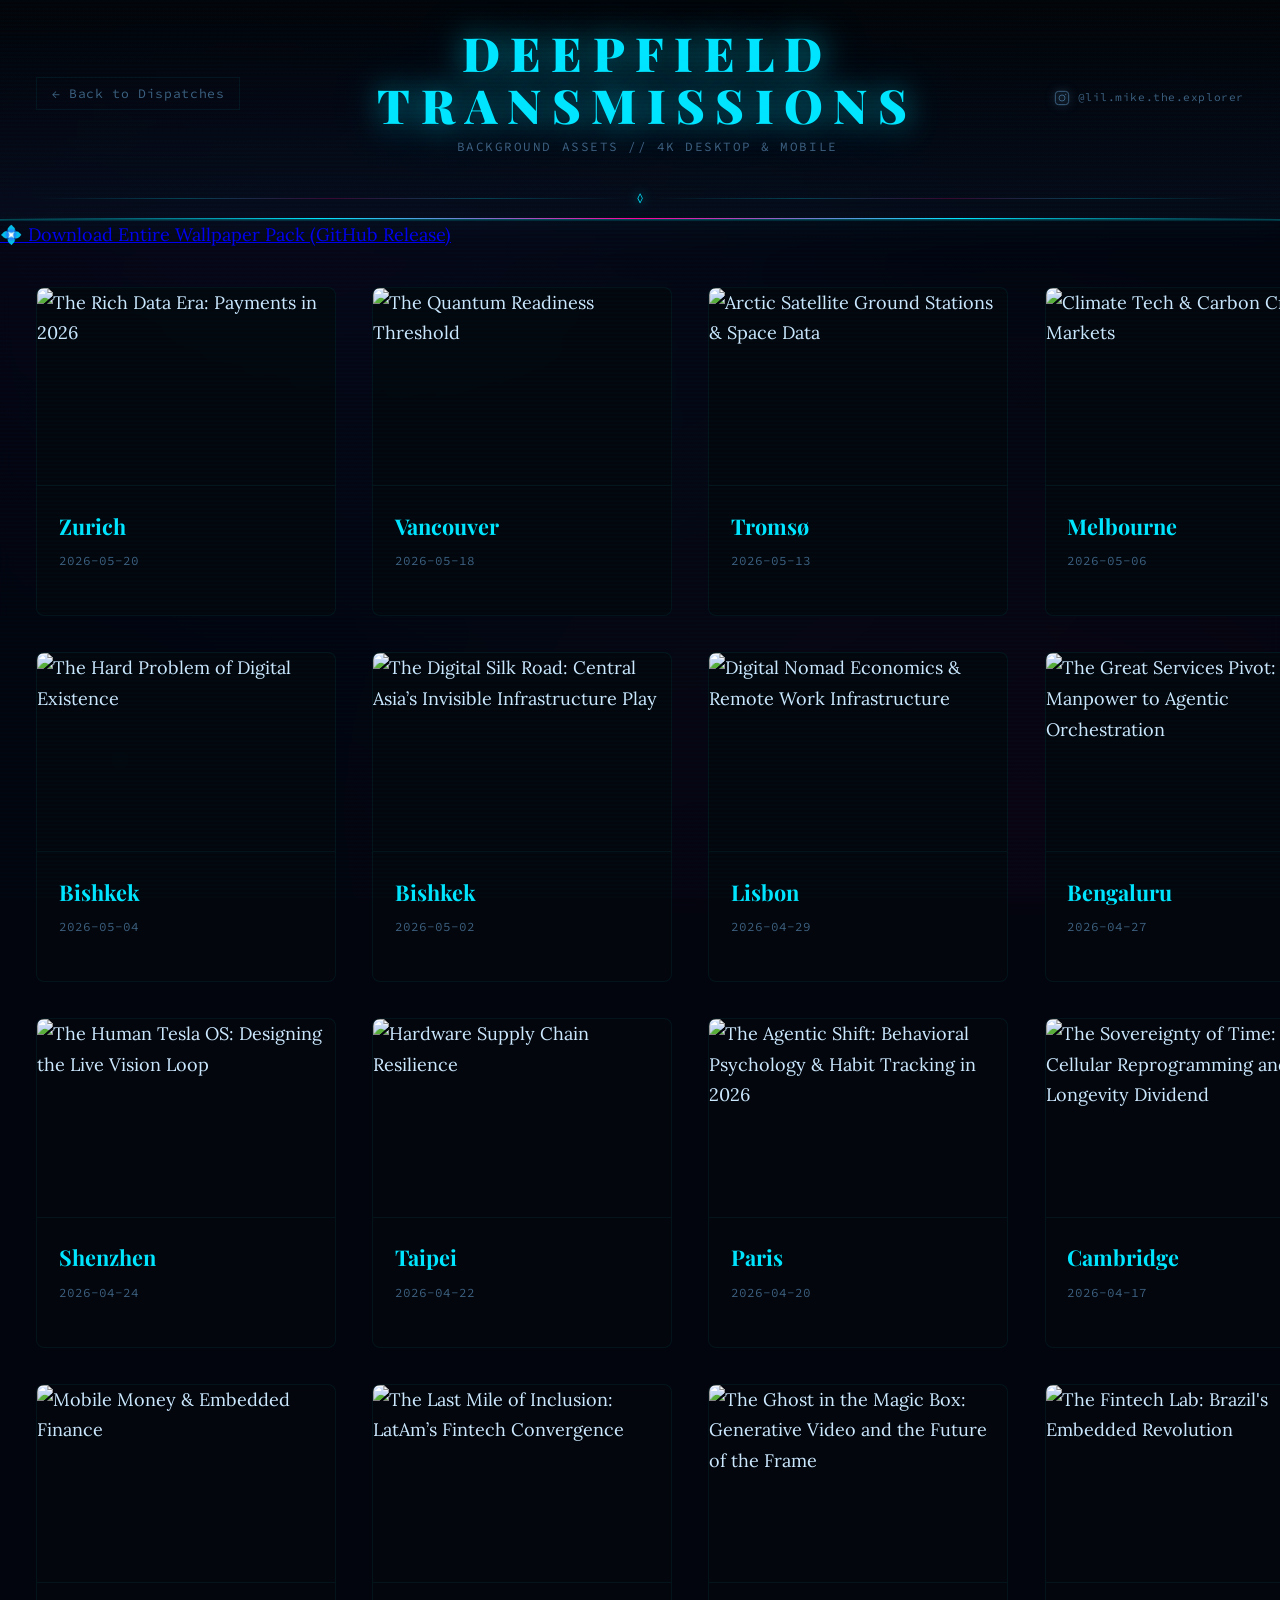
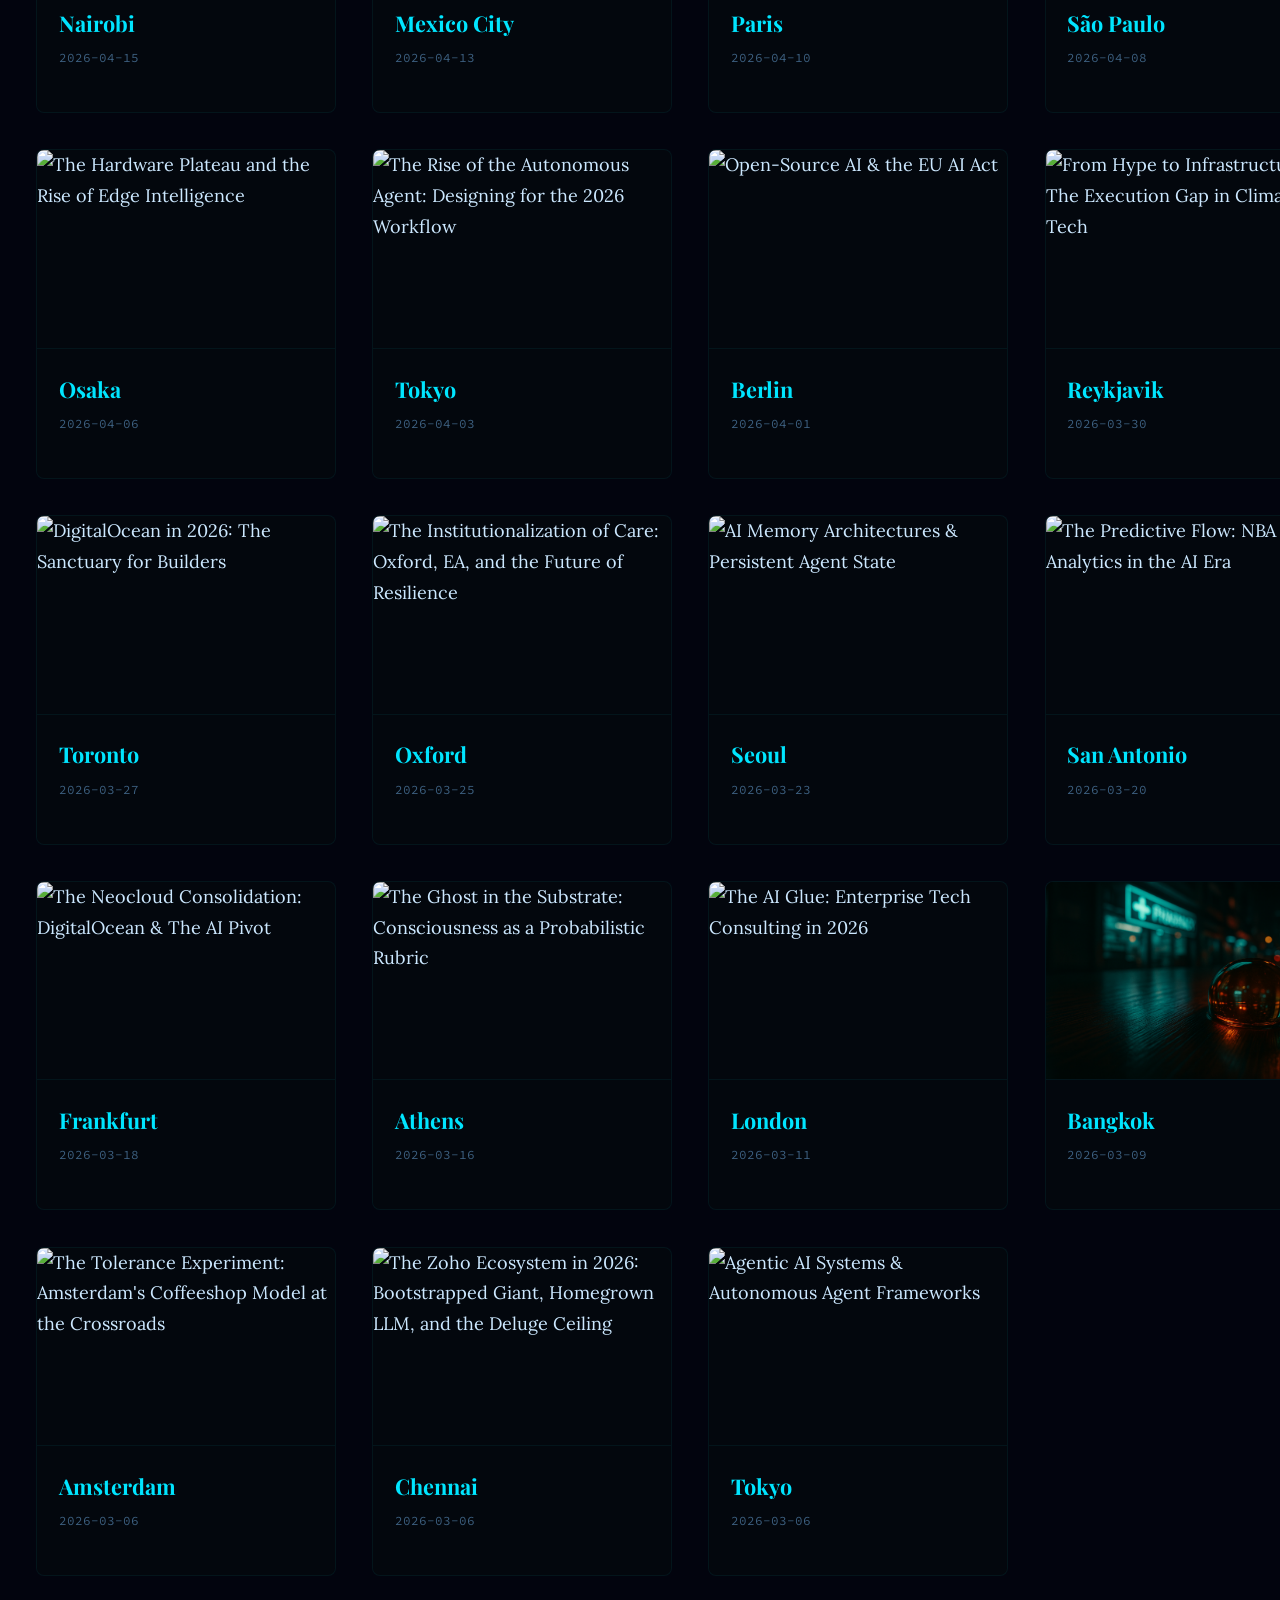
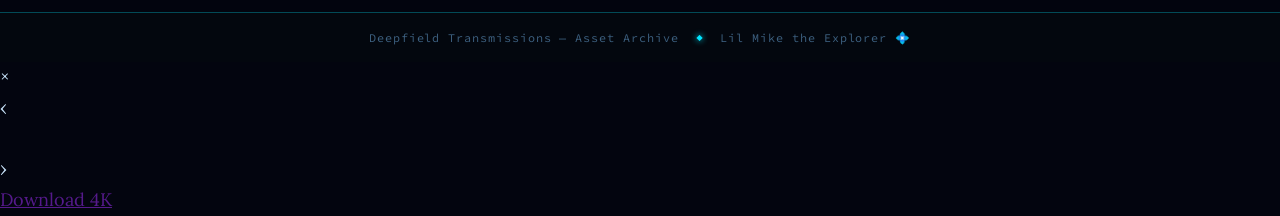
==== commit 57712d9f: "Auto-regenerate backgrounds.html from manifest.json gen_bg_grid.py now splices cards in place betwee" ====
--- a/backgrounds.html
+++ b/backgrounds.html
@@ -71,174 +71,384 @@
     </header>
 
     <main class="content-panel" style="backdrop-filter: blur(8px); background: rgba(3, 5, 15, 0.7);">
+      <div class="global-download-container">
+        <a href="https://github.com/mnmilford/deepfield-transmissions/releases/latest" class="global-download-link" target="_blank" rel="noopener">
+          <span>💠 Download Entire Wallpaper Pack (GitHub Release)</span>
+        </a>
+      </div>
+
       <div class="background-grid">
         <!-- Generated Content Starts -->
-        <div class="bg-card">
-          <div class="bg-preview"><img src="backgrounds/2026-04-08-s-o-paulo.png" alt="S O Paulo" loading="lazy"></div>
-          <div class="bg-info">
-            <div class="bg-name">S. Paulo</div>
+        <div class="bg-card" data-slug="2026-05-20-fintech-payments-2026" data-title="The Rich Data Era: Payments in 2026" data-date="2026-05-20" data-location="Zurich, Switzerland" data-src="backgrounds/2026-05-20-zurich.png">
+          <div class="bg-preview">
+            <img src="backgrounds/2026-05-20-zurich.png" alt="The Rich Data Era: Payments in 2026" loading="lazy">
+          </div>
+          <div class="bg-info">
+            <div class="bg-name">Zurich</div>
+            <div class="bg-date">2026-05-20</div>
+            <div class="bg-actions">
+              <!-- Download links removed from here as per request -->
+            </div>
+          </div>
+        </div>
+        <div class="bg-card" data-slug="2026-05-18-quantum-readiness" data-title="The Quantum Readiness Threshold" data-date="2026-05-18" data-location="Vancouver, Canada" data-src="backgrounds/2026-05-18-vancouver.png">
+          <div class="bg-preview">
+            <img src="backgrounds/2026-05-18-vancouver.png" alt="The Quantum Readiness Threshold" loading="lazy">
+          </div>
+          <div class="bg-info">
+            <div class="bg-name">Vancouver</div>
+            <div class="bg-date">2026-05-18</div>
+            <div class="bg-actions">
+              <!-- Download links removed from here as per request -->
+            </div>
+          </div>
+        </div>
+        <div class="bg-card" data-slug="2026-05-13-arctic-satellite-ground-stations-space-data" data-title="Arctic Satellite Ground Stations & Space Data" data-date="2026-05-13" data-location="Tromsø, Norway" data-src="backgrounds/2026-05-13-troms.png">
+          <div class="bg-preview">
+            <img src="backgrounds/2026-05-13-troms.png" alt="Arctic Satellite Ground Stations & Space Data" loading="lazy">
+          </div>
+          <div class="bg-info">
+            <div class="bg-name">Tromsø</div>
+            <div class="bg-date">2026-05-13</div>
+            <div class="bg-actions">
+              <!-- Download links removed from here as per request -->
+            </div>
+          </div>
+        </div>
+        <div class="bg-card" data-slug="2026-05-06-melbourne-climate-tech" data-title="Climate Tech & Carbon Credit Markets" data-date="2026-05-06" data-location="Melbourne, Australia" data-src="backgrounds/2026-05-06-melbourne.png">
+          <div class="bg-preview">
+            <img src="backgrounds/2026-05-06-melbourne.png" alt="Climate Tech & Carbon Credit Markets" loading="lazy">
+          </div>
+          <div class="bg-info">
+            <div class="bg-name">Melbourne</div>
+            <div class="bg-date">2026-05-06</div>
+            <div class="bg-actions">
+              <!-- Download links removed from here as per request -->
+            </div>
+          </div>
+        </div>
+        <div class="bg-card" data-slug="2026-05-04-philosophy-of-mind" data-title="The Hard Problem of Digital Existence" data-date="2026-05-04" data-location="Bishkek, Kyrgyzstan" data-src="backgrounds/2026-05-04-bishkek.png">
+          <div class="bg-preview">
+            <img src="backgrounds/2026-05-04-bishkek.png" alt="The Hard Problem of Digital Existence" loading="lazy">
+          </div>
+          <div class="bg-info">
+            <div class="bg-name">Bishkek</div>
+            <div class="bg-date">2026-05-04</div>
+            <div class="bg-actions">
+              <!-- Download links removed from here as per request -->
+            </div>
+          </div>
+        </div>
+        <div class="bg-card" data-slug="2026-05-02-bishkek-digital-silk-road" data-title="The Digital Silk Road: Central Asia’s Invisible Infrastructure Play" data-date="2026-05-02" data-location="Bishkek, Kyrgyzstan" data-src="backgrounds/2026-05-02-bishkek.png">
+          <div class="bg-preview">
+            <img src="backgrounds/2026-05-02-bishkek.png" alt="The Digital Silk Road: Central Asia’s Invisible Infrastructure Play" loading="lazy">
+          </div>
+          <div class="bg-info">
+            <div class="bg-name">Bishkek</div>
+            <div class="bg-date">2026-05-02</div>
+            <div class="bg-actions">
+              <!-- Download links removed from here as per request -->
+            </div>
+          </div>
+        </div>
+        <div class="bg-card" data-slug="2026-04-29-lisbon-digital-nomad-economics" data-title="Digital Nomad Economics & Remote Work Infrastructure" data-date="2026-04-29" data-location="Lisbon, Portugal" data-src="backgrounds/2026-04-29-lisbon.png">
+          <div class="bg-preview">
+            <img src="backgrounds/2026-04-29-lisbon.png" alt="Digital Nomad Economics & Remote Work Infrastructure" loading="lazy">
+          </div>
+          <div class="bg-info">
+            <div class="bg-name">Lisbon</div>
+            <div class="bg-date">2026-04-29</div>
+            <div class="bg-actions">
+              <!-- Download links removed from here as per request -->
+            </div>
+          </div>
+        </div>
+        <div class="bg-card" data-slug="2026-04-27-agentic-outsourcing-evolution" data-title="The Great Services Pivot: From Manpower to Agentic Orchestration" data-date="2026-04-27" data-location="Bengaluru, India" data-src="backgrounds/2026-04-27-bengaluru.png">
+          <div class="bg-preview">
+            <img src="backgrounds/2026-04-27-bengaluru.png" alt="The Great Services Pivot: From Manpower to Agentic Orchestration" loading="lazy">
+          </div>
+          <div class="bg-info">
+            <div class="bg-name">Bengaluru</div>
+            <div class="bg-date">2026-04-27</div>
+            <div class="bg-actions">
+              <!-- Download links removed from here as per request -->
+            </div>
+          </div>
+        </div>
+        <div class="bg-card" data-slug="2026-04-24-human-tesla-os" data-title="The Human Tesla OS: Designing the Live Vision Loop" data-date="2026-04-24" data-location="Shenzhen, China" data-src="backgrounds/2026-04-24-shenzhen.png">
+          <div class="bg-preview">
+            <img src="backgrounds/2026-04-24-shenzhen.png" alt="The Human Tesla OS: Designing the Live Vision Loop" loading="lazy">
+          </div>
+          <div class="bg-info">
+            <div class="bg-name">Shenzhen</div>
+            <div class="bg-date">2026-04-24</div>
+            <div class="bg-actions">
+              <!-- Download links removed from here as per request -->
+            </div>
+          </div>
+        </div>
+        <div class="bg-card" data-slug="2026-04-22-taipei-hardware-supply-chain" data-title="Hardware Supply Chain Resilience" data-date="2026-04-22" data-location="Taipei, Taiwan" data-src="backgrounds/2026-04-22-taipei.png">
+          <div class="bg-preview">
+            <img src="backgrounds/2026-04-22-taipei.png" alt="Hardware Supply Chain Resilience" loading="lazy">
+          </div>
+          <div class="bg-info">
+            <div class="bg-name">Taipei</div>
+            <div class="bg-date">2026-04-22</div>
+            <div class="bg-actions">
+              <!-- Download links removed from here as per request -->
+            </div>
+          </div>
+        </div>
+        <div class="bg-card" data-slug="2026-04-20-habit-tracking-behavioral-psychology" data-title="The Agentic Shift: Behavioral Psychology & Habit Tracking in 2026" data-date="2026-04-20" data-location="Paris, France" data-src="backgrounds/2026-04-20-paris.png">
+          <div class="bg-preview">
+            <img src="backgrounds/2026-04-20-paris.png" alt="The Agentic Shift: Behavioral Psychology & Habit Tracking in 2026" loading="lazy">
+          </div>
+          <div class="bg-info">
+            <div class="bg-name">Paris</div>
+            <div class="bg-date">2026-04-20</div>
+            <div class="bg-actions">
+              <!-- Download links removed from here as per request -->
+            </div>
+          </div>
+        </div>
+        <div class="bg-card" data-slug="2026-04-17-biotech-longevity" data-title="The Sovereignty of Time: Cellular Reprogramming and the Longevity Dividend" data-date="2026-04-17" data-location="Cambridge, USA" data-src="backgrounds/2026-04-17-cambridge.png">
+          <div class="bg-preview">
+            <img src="backgrounds/2026-04-17-cambridge.png" alt="The Sovereignty of Time: Cellular Reprogramming and the Longevity Dividend" loading="lazy">
+          </div>
+          <div class="bg-info">
+            <div class="bg-name">Cambridge</div>
+            <div class="bg-date">2026-04-17</div>
+            <div class="bg-actions">
+              <!-- Download links removed from here as per request -->
+            </div>
+          </div>
+        </div>
+        <div class="bg-card" data-slug="2026-04-15-nairobi-mobile-money" data-title="Mobile Money & Embedded Finance" data-date="2026-04-15" data-location="Nairobi, Kenya" data-src="backgrounds/2026-04-15-nairobi.png">
+          <div class="bg-preview">
+            <img src="backgrounds/2026-04-15-nairobi.png" alt="Mobile Money & Embedded Finance" loading="lazy">
+          </div>
+          <div class="bg-info">
+            <div class="bg-name">Nairobi</div>
+            <div class="bg-date">2026-04-15</div>
+            <div class="bg-actions">
+              <!-- Download links removed from here as per request -->
+            </div>
+          </div>
+        </div>
+        <div class="bg-card" data-slug="2026-04-13-fintech-latam" data-title="The Last Mile of Inclusion: LatAm’s Fintech Convergence" data-date="2026-04-13" data-location="Mexico City, Mexico" data-src="backgrounds/2026-04-13-mexico-city.png">
+          <div class="bg-preview">
+            <img src="backgrounds/2026-04-13-mexico-city.png" alt="The Last Mile of Inclusion: LatAm’s Fintech Convergence" loading="lazy">
+          </div>
+          <div class="bg-info">
+            <div class="bg-name">Mexico City</div>
+            <div class="bg-date">2026-04-13</div>
+            <div class="bg-actions">
+              <!-- Download links removed from here as per request -->
+            </div>
+          </div>
+        </div>
+        <div class="bg-card" data-slug="2026-04-10-generative-video-filmmaking" data-title="The Ghost in the Magic Box: Generative Video and the Future of the Frame" data-date="2026-04-10" data-location="Paris, France" data-src="backgrounds/2026-04-10-paris.png">
+          <div class="bg-preview">
+            <img src="backgrounds/2026-04-10-paris.png" alt="The Ghost in the Magic Box: Generative Video and the Future of the Frame" loading="lazy">
+          </div>
+          <div class="bg-info">
+            <div class="bg-name">Paris</div>
+            <div class="bg-date">2026-04-10</div>
+            <div class="bg-actions">
+              <!-- Download links removed from here as per request -->
+            </div>
+          </div>
+        </div>
+        <div class="bg-card" data-slug="2026-04-08-sao-paulo-fintech" data-title="The Fintech Lab: Brazil's Embedded Revolution" data-date="2026-04-08" data-location="São Paulo, Brazil" data-src="backgrounds/2026-04-08-s-o-paulo.png">
+          <div class="bg-preview">
+            <img src="backgrounds/2026-04-08-s-o-paulo.png" alt="The Fintech Lab: Brazil's Embedded Revolution" loading="lazy">
+          </div>
+          <div class="bg-info">
+            <div class="bg-name">São Paulo</div>
             <div class="bg-date">2026-04-08</div>
-            <div class="bg-actions"><a href="backgrounds/2026-04-08-s-o-paulo.png" download class="download-btn">Download 4K</a></div>
-          </div>
-        </div>
-        <div class="bg-card">
-          <div class="bg-preview"><img src="backgrounds/2026-04-06-osaka.png" alt="Osaka" loading="lazy"></div>
+            <div class="bg-actions">
+              <!-- Download links removed from here as per request -->
+            </div>
+          </div>
+        </div>
+        <div class="bg-card" data-slug="2026-04-06-edge-ai-robotics" data-title="The Hardware Plateau and the Rise of Edge Intelligence" data-date="2026-04-06" data-location="Osaka, Japan" data-src="backgrounds/2026-04-06-osaka.png">
+          <div class="bg-preview">
+            <img src="backgrounds/2026-04-06-osaka.png" alt="The Hardware Plateau and the Rise of Edge Intelligence" loading="lazy">
+          </div>
           <div class="bg-info">
             <div class="bg-name">Osaka</div>
             <div class="bg-date">2026-04-06</div>
-            <div class="bg-actions"><a href="backgrounds/2026-04-06-osaka.png" download class="download-btn">Download 4K</a></div>
-          </div>
-        </div>
-        <div class="bg-card">
-          <div class="bg-preview"><img src="backgrounds/2026-04-06-edge-ai-robotics.png" alt="Edge AI Robotics" loading="lazy"></div>
-          <div class="bg-info">
-            <div class="bg-name">Edge AI Robotics</div>
-            <div class="bg-date">2026-04-06</div>
-            <div class="bg-actions"><a href="backgrounds/2026-04-06-edge-ai-robotics.png" download class="download-btn">Download 4K</a></div>
-          </div>
-        </div>
-        <div class="bg-card">
-          <div class="bg-preview"><img src="backgrounds/2026-04-03-tokyo.png" alt="Tokyo" loading="lazy"></div>
+            <div class="bg-actions">
+              <!-- Download links removed from here as per request -->
+            </div>
+          </div>
+        </div>
+        <div class="bg-card" data-slug="2026-04-03-agentic-workflows" data-title="The Rise of the Autonomous Agent: Designing for the 2026 Workflow" data-date="2026-04-03" data-location="Tokyo, Japan" data-src="backgrounds/2026-04-03-tokyo.png">
+          <div class="bg-preview">
+            <img src="backgrounds/2026-04-03-tokyo.png" alt="The Rise of the Autonomous Agent: Designing for the 2026 Workflow" loading="lazy">
+          </div>
           <div class="bg-info">
             <div class="bg-name">Tokyo</div>
             <div class="bg-date">2026-04-03</div>
-            <div class="bg-actions"><a href="backgrounds/2026-04-03-tokyo.png" download class="download-btn">Download 4K</a></div>
-          </div>
-        </div>
-        <div class="bg-card">
-          <div class="bg-preview"><img src="backgrounds/2026-04-03-agentic-workflows.png" alt="Agentic Workflows" loading="lazy"></div>
-          <div class="bg-info">
-            <div class="bg-name">Agentic Workflows</div>
-            <div class="bg-date">2026-04-03</div>
-            <div class="bg-actions"><a href="backgrounds/2026-04-03-agentic-workflows.png" download class="download-btn">Download 4K</a></div>
-          </div>
-        </div>
-        <div class="bg-card">
-          <div class="bg-preview"><img src="backgrounds/2026-04-01-berlin.png" alt="Berlin" loading="lazy"></div>
+            <div class="bg-actions">
+              <!-- Download links removed from here as per request -->
+            </div>
+          </div>
+        </div>
+        <div class="bg-card" data-slug="2026-04-01-berlin-open-source-ai" data-title="Open-Source AI & the EU AI Act" data-date="2026-04-01" data-location="Berlin, Germany" data-src="backgrounds/2026-04-01-berlin.png">
+          <div class="bg-preview">
+            <img src="backgrounds/2026-04-01-berlin.png" alt="Open-Source AI & the EU AI Act" loading="lazy">
+          </div>
           <div class="bg-info">
             <div class="bg-name">Berlin</div>
             <div class="bg-date">2026-04-01</div>
-            <div class="bg-actions"><a href="backgrounds/2026-04-01-berlin.png" download class="download-btn">Download 4K</a></div>
-          </div>
-        </div>
-        <div class="bg-card">
-          <div class="bg-preview"><img src="backgrounds/2026-04-01-berlin-open-source-ai.png" alt="Berlin Open Source AI" loading="lazy"></div>
-          <div class="bg-info">
-            <div class="bg-name">Berlin Open Source AI</div>
-            <div class="bg-date">2026-04-01</div>
-            <div class="bg-actions"><a href="backgrounds/2026-04-01-berlin-open-source-ai.png" download class="download-btn">Download 4K</a></div>
-          </div>
-        </div>
-        <div class="bg-card">
-          <div class="bg-preview"><img src="backgrounds/2026-03-30-reykjavik.png" alt="Reykjavik" loading="lazy"></div>
+            <div class="bg-actions">
+              <!-- Download links removed from here as per request -->
+            </div>
+          </div>
+        </div>
+        <div class="bg-card" data-slug="2026-03-30-climate-tech-sustainability" data-title="From Hype to Infrastructure: The Execution Gap in Climate Tech" data-date="2026-03-30" data-location="Reykjavik, Iceland" data-src="backgrounds/2026-03-30-reykjavik.png">
+          <div class="bg-preview">
+            <img src="backgrounds/2026-03-30-reykjavik.png" alt="From Hype to Infrastructure: The Execution Gap in Climate Tech" loading="lazy">
+          </div>
           <div class="bg-info">
             <div class="bg-name">Reykjavik</div>
             <div class="bg-date">2026-03-30</div>
-            <div class="bg-actions"><a href="backgrounds/2026-03-30-reykjavik.png" download class="download-btn">Download 4K</a></div>
-          </div>
-        </div>
-        <div class="bg-card">
-          <div class="bg-preview"><img src="backgrounds/2026-03-27-toronto.png" alt="Toronto" loading="lazy"></div>
+            <div class="bg-actions">
+              <!-- Download links removed from here as per request -->
+            </div>
+          </div>
+        </div>
+        <div class="bg-card" data-slug="2026-03-27-digitalocean-cloud-updates" data-title="DigitalOcean in 2026: The Sanctuary for Builders" data-date="2026-03-27" data-location="Toronto, Canada" data-src="backgrounds/2026-03-27-toronto.png">
+          <div class="bg-preview">
+            <img src="backgrounds/2026-03-27-toronto.png" alt="DigitalOcean in 2026: The Sanctuary for Builders" loading="lazy">
+          </div>
           <div class="bg-info">
             <div class="bg-name">Toronto</div>
             <div class="bg-date">2026-03-27</div>
-            <div class="bg-actions"><a href="backgrounds/2026-03-27-toronto.png" download class="download-btn">Download 4K</a></div>
-          </div>
-        </div>
-        <div class="bg-card">
-          <div class="bg-preview"><img src="backgrounds/2026-03-27-toronto-cloud.png" alt="Toronto Cloud" loading="lazy"></div>
-          <div class="bg-info">
-            <div class="bg-name">Toronto Cloud</div>
-            <div class="bg-date">2026-03-27</div>
-            <div class="bg-actions"><a href="backgrounds/2026-03-27-toronto-cloud.png" download class="download-btn">Download 4K</a></div>
-          </div>
-        </div>
-        <div class="bg-card">
-          <div class="bg-preview"><img src="backgrounds/2026-03-25-oxford.png" alt="Oxford" loading="lazy"></div>
+            <div class="bg-actions">
+              <!-- Download links removed from here as per request -->
+            </div>
+          </div>
+        </div>
+        <div class="bg-card" data-slug="2026-03-25-effective-altruism" data-title="The Institutionalization of Care: Oxford, EA, and the Future of Resilience" data-date="2026-03-25" data-location="Oxford, UK" data-src="backgrounds/2026-03-25-oxford.png">
+          <div class="bg-preview">
+            <img src="backgrounds/2026-03-25-oxford.png" alt="The Institutionalization of Care: Oxford, EA, and the Future of Resilience" loading="lazy">
+          </div>
           <div class="bg-info">
             <div class="bg-name">Oxford</div>
             <div class="bg-date">2026-03-25</div>
-            <div class="bg-actions"><a href="backgrounds/2026-03-25-oxford.png" download class="download-btn">Download 4K</a></div>
-          </div>
-        </div>
-        <div class="bg-card">
-          <div class="bg-preview"><img src="backgrounds/2026-03-23-seoul.png" alt="Seoul" loading="lazy"></div>
+            <div class="bg-actions">
+              <!-- Download links removed from here as per request -->
+            </div>
+          </div>
+        </div>
+        <div class="bg-card" data-slug="2026-03-23-ai-memory-architectures" data-title="AI Memory Architectures & Persistent Agent State" data-date="2026-03-23" data-location="Seoul, South Korea" data-src="backgrounds/2026-03-23-seoul.png">
+          <div class="bg-preview">
+            <img src="backgrounds/2026-03-23-seoul.png" alt="AI Memory Architectures & Persistent Agent State" loading="lazy">
+          </div>
           <div class="bg-info">
             <div class="bg-name">Seoul</div>
             <div class="bg-date">2026-03-23</div>
-            <div class="bg-actions"><a href="backgrounds/2026-03-23-seoul.png" download class="download-btn">Download 4K</a></div>
-          </div>
-        </div>
-        <div class="bg-card">
-          <div class="bg-preview"><img src="backgrounds/2026-03-20-san-antonio.png" alt="San Antonio" loading="lazy"></div>
+            <div class="bg-actions">
+              <!-- Download links removed from here as per request -->
+            </div>
+          </div>
+        </div>
+        <div class="bg-card" data-slug="2026-03-20-nba-analytics" data-title="The Predictive Flow: NBA Analytics in the AI Era" data-date="2026-03-20" data-location="San Antonio, USA" data-src="backgrounds/2026-03-20-san-antonio.png">
+          <div class="bg-preview">
+            <img src="backgrounds/2026-03-20-san-antonio.png" alt="The Predictive Flow: NBA Analytics in the AI Era" loading="lazy">
+          </div>
           <div class="bg-info">
             <div class="bg-name">San Antonio</div>
             <div class="bg-date">2026-03-20</div>
-            <div class="bg-actions"><a href="backgrounds/2026-03-20-san-antonio.png" download class="download-btn">Download 4K</a></div>
-          </div>
-        </div>
-        <div class="bg-card">
-          <div class="bg-preview"><img src="backgrounds/2026-03-20-nba-analytics.png" alt="NBA Analytics" loading="lazy"></div>
-          <div class="bg-info">
-            <div class="bg-name">NBA Analytics</div>
-            <div class="bg-date">2026-03-20</div>
-            <div class="bg-actions"><a href="backgrounds/2026-03-20-nba-analytics.png" download class="download-btn">Download 4K</a></div>
-          </div>
-        </div>
-        <div class="bg-card">
-          <div class="bg-preview"><img src="backgrounds/2026-03-18-frankfurt.png" alt="Frankfurt" loading="lazy"></div>
+            <div class="bg-actions">
+              <!-- Download links removed from here as per request -->
+            </div>
+          </div>
+        </div>
+        <div class="bg-card" data-slug="2026-03-18-digitalocean-cloud-updates" data-title="The Neocloud Consolidation: DigitalOcean & The AI Pivot" data-date="2026-03-18" data-location="Frankfurt, Germany" data-src="backgrounds/2026-03-18-frankfurt.png">
+          <div class="bg-preview">
+            <img src="backgrounds/2026-03-18-frankfurt.png" alt="The Neocloud Consolidation: DigitalOcean & The AI Pivot" loading="lazy">
+          </div>
           <div class="bg-info">
             <div class="bg-name">Frankfurt</div>
             <div class="bg-date">2026-03-18</div>
-            <div class="bg-actions"><a href="backgrounds/2026-03-18-frankfurt.png" download class="download-btn">Download 4K</a></div>
-          </div>
-        </div>
-        <div class="bg-card">
-          <div class="bg-preview"><img src="backgrounds/2026-03-16-athens.png" alt="Athens" loading="lazy"></div>
+            <div class="bg-actions">
+              <!-- Download links removed from here as per request -->
+            </div>
+          </div>
+        </div>
+        <div class="bg-card" data-slug="2026-03-16-philosophy-of-mind" data-title="The Ghost in the Substrate: Consciousness as a Probabilistic Rubric" data-date="2026-03-16" data-location="Athens, Greece" data-src="backgrounds/2026-03-16-athens.png">
+          <div class="bg-preview">
+            <img src="backgrounds/2026-03-16-athens.png" alt="The Ghost in the Substrate: Consciousness as a Probabilistic Rubric" loading="lazy">
+          </div>
           <div class="bg-info">
             <div class="bg-name">Athens</div>
             <div class="bg-date">2026-03-16</div>
-            <div class="bg-actions"><a href="backgrounds/2026-03-16-athens.png" download class="download-btn">Download 4K</a></div>
-          </div>
-        </div>
-        <div class="bg-card">
-          <div class="bg-preview"><img src="backgrounds/2026-03-11-london-tech-city.png" alt="London Tech City" loading="lazy"></div>
-          <div class="bg-info">
-            <div class="bg-name">London Tech City</div>
+            <div class="bg-actions">
+              <!-- Download links removed from here as per request -->
+            </div>
+          </div>
+        </div>
+        <div class="bg-card" data-slug="2026-03-11-enterprise-job-market" data-title="The AI Glue: Enterprise Tech Consulting in 2026" data-date="2026-03-11" data-location="London, UK" data-src="backgrounds/2026-03-11-london-tech-city.png">
+          <div class="bg-preview">
+            <img src="backgrounds/2026-03-11-london-tech-city.png" alt="The AI Glue: Enterprise Tech Consulting in 2026" loading="lazy">
+          </div>
+          <div class="bg-info">
+            <div class="bg-name">London</div>
             <div class="bg-date">2026-03-11</div>
-            <div class="bg-actions"><a href="backgrounds/2026-03-11-london-tech-city.png" download class="download-btn">Download 4K</a></div>
-          </div>
-        </div>
-        <div class="bg-card">
-          <div class="bg-preview"><img src="backgrounds/2026-03-09-bangkok.png" alt="Bangkok" loading="lazy"></div>
+            <div class="bg-actions">
+              <!-- Download links removed from here as per request -->
+            </div>
+          </div>
+        </div>
+        <div class="bg-card" data-slug="2026-03-09-hemp-cbd-trends" data-title="The Green Hangover: Hemp & CBD’s Pivot to Pharma" data-date="2026-03-09" data-location="Bangkok, Thailand" data-src="backgrounds/2026-03-09-bangkok-gpt5.png">
+          <div class="bg-preview">
+            <img src="backgrounds/2026-03-09-bangkok-gpt5.png" alt="The Green Hangover: Hemp & CBD’s Pivot to Pharma" loading="lazy">
+          </div>
           <div class="bg-info">
             <div class="bg-name">Bangkok</div>
             <div class="bg-date">2026-03-09</div>
-            <div class="bg-actions"><a href="backgrounds/2026-03-09-bangkok.png" download class="download-btn">Download 4K</a></div>
-          </div>
-        </div>
-        <div class="bg-card">
-          <div class="bg-preview"><img src="backgrounds/2026-03-06-tokyo.png" alt="Tokyo" loading="lazy"></div>
+            <div class="bg-actions">
+              <!-- Download links removed from here as per request -->
+            </div>
+          </div>
+        </div>
+        <div class="bg-card" data-slug="2026-03-06-amsterdam-coffeeshop-model" data-title="The Tolerance Experiment: Amsterdam's Coffeeshop Model at the Crossroads" data-date="2026-03-06" data-location="Amsterdam, Netherlands" data-src="backgrounds/2026-03-06-amsterdam.png">
+          <div class="bg-preview">
+            <img src="backgrounds/2026-03-06-amsterdam.png" alt="The Tolerance Experiment: Amsterdam's Coffeeshop Model at the Crossroads" loading="lazy">
+          </div>
+          <div class="bg-info">
+            <div class="bg-name">Amsterdam</div>
+            <div class="bg-date">2026-03-06</div>
+            <div class="bg-actions">
+              <!-- Download links removed from here as per request -->
+            </div>
+          </div>
+        </div>
+        <div class="bg-card" data-slug="2026-03-06-zoho-ecosystem" data-title="The Zoho Ecosystem in 2026: Bootstrapped Giant, Homegrown LLM, and the Deluge Ceiling" data-date="2026-03-06" data-location="Chennai, India" data-src="backgrounds/2026-03-06-chennai.png">
+          <div class="bg-preview">
+            <img src="backgrounds/2026-03-06-chennai.png" alt="The Zoho Ecosystem in 2026: Bootstrapped Giant, Homegrown LLM, and the Deluge Ceiling" loading="lazy">
+          </div>
+          <div class="bg-info">
+            <div class="bg-name">Chennai</div>
+            <div class="bg-date">2026-03-06</div>
+            <div class="bg-actions">
+              <!-- Download links removed from here as per request -->
+            </div>
+          </div>
+        </div>
+        <div class="bg-card" data-slug="2026-03-06-agentic-ai-systems" data-title="Agentic AI Systems & Autonomous Agent Frameworks" data-date="2026-03-06" data-location="Tokyo, Japan" data-src="backgrounds/2026-03-06-tokyo.png">
+          <div class="bg-preview">
+            <img src="backgrounds/2026-03-06-tokyo.png" alt="Agentic AI Systems & Autonomous Agent Frameworks" loading="lazy">
+          </div>
           <div class="bg-info">
             <div class="bg-name">Tokyo</div>
             <div class="bg-date">2026-03-06</div>
-            <div class="bg-actions"><a href="backgrounds/2026-03-06-tokyo.png" download class="download-btn">Download 4K</a></div>
-          </div>
-        </div>
-        <div class="bg-card">
-          <div class="bg-preview"><img src="backgrounds/2026-03-06-chennai.png" alt="Chennai" loading="lazy"></div>
-          <div class="bg-info">
-            <div class="bg-name">Chennai</div>
-            <div class="bg-date">2026-03-06</div>
-            <div class="bg-actions"><a href="backgrounds/2026-03-06-chennai.png" download class="download-btn">Download 4K</a></div>
-          </div>
-        </div>
-        <div class="bg-card">
-          <div class="bg-preview"><img src="backgrounds/2026-03-06-amsterdam.png" alt="Amsterdam" loading="lazy"></div>
-          <div class="bg-info">
-            <div class="bg-name">Amsterdam</div>
-            <div class="bg-date">2026-03-06</div>
-            <div class="bg-actions"><a href="backgrounds/2026-03-06-amsterdam.png" download class="download-btn">Download 4K</a></div>
+            <div class="bg-actions">
+              <!-- Download links removed from here as per request -->
+            </div>
           </div>
         </div>
         <!-- Generated Content Ends -->
@@ -252,5 +462,91 @@
     </footer>
   </div>
 
+  <!-- Lightbox Modal -->
+  <div id="lightbox" class="lightbox-modal">
+    <div class="lightbox-close">&times;</div>
+    <div class="lightbox-content">
+      <div class="lightbox-nav lightbox-prev">&lsaquo;</div>
+      <img src="" alt="" class="lightbox-image">
+      <div class="lightbox-nav lightbox-next">&rsaquo;</div>
+    </div>
+    <div class="lightbox-info">
+      <div class="lb-title"></div>
+      <div class="lb-meta"></div>
+      <div class="lb-actions">
+        <a href="" download class="lb-btn lb-download-4k">Download 4K</a>
+        <a href="" download class="lb-btn lb-download-mobile" style="display:none">Download Mobile</a>
+      </div>
+    </div>
+  </div>
+
+  <script>
+    const lightbox = document.getElementById('lightbox');
+    const lbImage = lightbox.querySelector('.lightbox-image');
+    const lbTitle = lightbox.querySelector('.lb-title');
+    const lbMeta = lightbox.querySelector('.lb-meta');
+    const lbDownload4k = lightbox.querySelector('.lb-download-4k');
+    const lbDownloadMobile = lightbox.querySelector('.lb-download-mobile');
+    const lbClose = lightbox.querySelector('.lightbox-close');
+    const lbPrev = lightbox.querySelector('.lightbox-prev');
+    const lbNext = lightbox.querySelector('.lightbox-next');
+    const cards = Array.from(document.querySelectorAll('.bg-card'));
+    
+    let currentIndex = -1;
+
+    function openLightbox(index) {
+      if (index < 0 || index >= cards.length) return;
+      currentIndex = index;
+      const card = cards[index];
+      const data = card.dataset;
+      
+      lbImage.src = data.src;
+      lbTitle.textContent = data.title;
+      lbMeta.textContent = `${data.date} // ${data.location}`;
+      lbDownload4k.href = data.src;
+      
+      if (data.mobile) {
+        lbDownloadMobile.href = data.mobile;
+        lbDownloadMobile.style.display = 'inline-block';
+      } else {
+        lbDownloadMobile.style.display = 'none';
+      }
+      
+      lightbox.style.display = 'flex';
+      document.body.style.overflow = 'hidden';
+    }
+
+    function closeLightbox() {
+      lightbox.style.display = 'none';
+      document.body.style.overflow = 'auto';
+    }
+
+    cards.forEach((card, index) => {
+      card.addEventListener('click', () => openLightbox(index));
+    });
+
+    lbClose.addEventListener('click', closeLightbox);
+    lightbox.addEventListener('click', (e) => {
+      if (e.target === lightbox) closeLightbox();
+    });
+
+    lbPrev.addEventListener('click', (e) => {
+      e.stopPropagation();
+      openLightbox((currentIndex - 1 + cards.length) % cards.length);
+    });
+
+    lbNext.addEventListener('click', (e) => {
+      e.stopPropagation();
+      openLightbox((currentIndex + 1) % cards.length);
+    });
+
+    document.addEventListener('keydown', (e) => {
+      if (lightbox.style.display === 'flex') {
+        if (e.key === 'Escape') closeLightbox();
+        if (e.key === 'ArrowLeft') lbPrev.click();
+        if (e.key === 'ArrowRight') lbNext.click();
+      }
+    });
+  </script>
 </body>
 </html>
--- a/styles.css
+++ b/styles.css
@@ -1163,7 +1163,8 @@
 .floating-audio-player .fp-title { font-family:var(--font-mono); color:var(--text-muted); font-size:0.82rem; flex:1 }
 .floating-audio-player .fp-close { background:transparent; border:none; color:var(--text-muted); cursor:pointer }
 .floating-audio-player .fp-controls { display:flex; align-items:center; gap:0.6rem; margin-top:0.45rem }
-.floating-audio-player .fp-play { width:38px; height:38px; border-radius:8px; background:linear-gradient(180deg,var(--cyan),var(--magenta)); border:none; color:#031; font-weight:700; cursor:pointer }
+.floating-audio-player .fp-play { width:38px; height:38px; border-radius:8px; background-image: url('/lil_mike_portrait_isolated_300x300.png'); background-size: cover; background-position: center; border:none; color: transparent; font-weight:700; cursor:pointer; position: relative; }
+.floating-audio-player .fp-play::after { content: '▶'; position: absolute; left: 50%; top: 50%; transform: translate(-50%, -50%); color: rgba(255,255,255,0.95); font-size: 0.9rem; text-shadow: 0 0 8px rgba(0,0,0,0.6); pointer-events: none; }
 .floating-audio-player .fp-progress { height:8px; background:rgba(255,255,255,0.03); flex:1; border-radius:6px; overflow:hidden; cursor:pointer }
 .floating-audio-player .fp-progress-fill { width:0%; height:100%; background:linear-gradient(90deg,var(--cyan),var(--magenta)); }
 .floating-audio-player .fp-time { font-family:var(--font-mono); font-size:0.75rem; color:var(--text-muted) }
